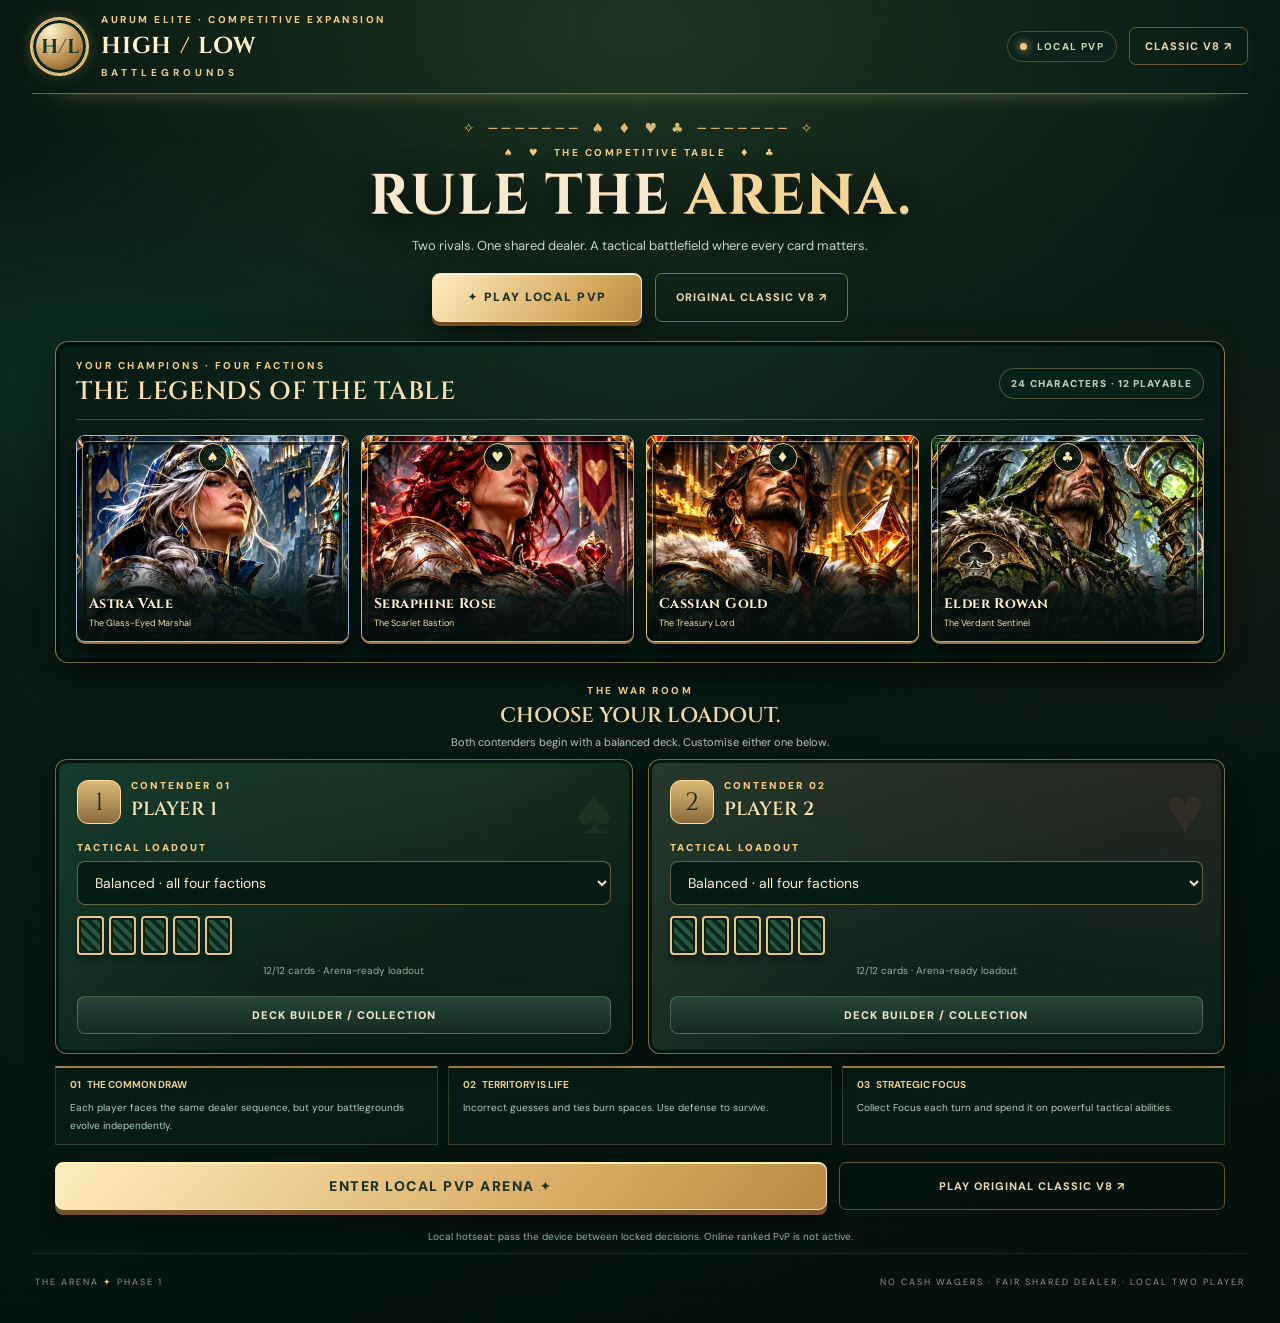
==== arena/index.html @ 45aa65ab "feat(arena): load premium art-direction styles" ====
<!doctype html>
<html lang="en">
<head>
  <meta charset="utf-8">
  <meta name="viewport" content="width=device-width, initial-scale=1, viewport-fit=cover">
  <meta name="theme-color" content="#0b1915">
  <meta name="description" content="HIGH / LOW: BATTLEGROUNDS — an original tactical two-player collectible card arena.">
  <title>HIGH / LOW: BATTLEGROUNDS — THE ARENA</title>
  <link rel="stylesheet" href="./style.css">
  <link rel="stylesheet" href="./premium.css">
  <script src="./engine.js" defer></script>
  <script src="./expansion.js" defer></script>
  <script src="./characters.js" defer></script>
  <script src="./app.js" defer></script>
</head>
<body>
  <div class="arena-app" id="arena-app">
    <header class="topbar">
      <div class="brandbox"><div class="monogram">H<span>∕</span>L</div><div>
        <div class="eyebrow">AURUM ELITE · COMPETITIVE EXPANSION</div>
        <h1>HIGH <em>/</em> LOW <span>BATTLEGROUNDS</span></h1>
      </div></div>
      <div class="toplinks">
        <span class="chip online-status"><span class="statusdot"></span> LOCAL PVP</span>
        <a class="ghost-button" href="../index.html">CLASSIC V8 ↗</a>
      </div>
    </header>
    <main id="screen" aria-live="polite"></main>
    <footer class="footnote"><span>THE ARENA <b>✦</b> PHASE 1</span><span>NO CASH WAGERS · FAIR SHARED DEALER · LOCAL TWO PLAYER</span></footer>
    <div id="overlay" class="overlay-root" aria-live="polite"></div>
  </div>
</body>
</html>
---- arena/style.css ----
@import url('https://fonts.googleapis.com/css2?family=Cinzel:wght@500;600;700&family=DM+Sans:wght@400;500;600;700;800&display=swap');
:root{color-scheme:dark;--bg:#06130f;--panel:#0a2119;--surface:#103023;--light:#f7f0df;--muted:#a5bfb2;--gold:#edc985;--brass:#a47c41;--border:#bf9b6047;--red:#ee8b78;--green:#83d9a5;--shadow:0 22px 50px #0008}
*{box-sizing:border-box}body{margin:0;min-width:300px;background:#050f0c;color:var(--light);font:14px 'DM Sans',system-ui,sans-serif}button,select,input{font:inherit}button{cursor:pointer}button:disabled{opacity:.35;cursor:not-allowed}button:focus-visible,a:focus-visible,input:focus-visible,select:focus-visible{outline:3px solid #ffe2a4;outline-offset:3px}a{color:inherit}
.arena-app{max-width:1800px;min-height:100vh;margin:auto;padding:0 clamp(12px,2.5vw,42px);background:radial-gradient(ellipse at 50% -12%,#31563d70,transparent 49%),radial-gradient(ellipse at 80% 58%,#103d2d60,transparent 59%),linear-gradient(145deg,#0b2019,#07150f 56%,#050d0a);position:relative;overflow:hidden}
.arena-app:before{content:'';pointer-events:none;position:absolute;inset:0;background-image:repeating-linear-gradient(0deg,transparent,transparent 3px,#e7d4a103 4px),repeating-linear-gradient(90deg,transparent,transparent 5px,#e7d4a103 6px);opacity:.6}
.arena-app>*{position:relative}
.topbar{display:flex;justify-content:space-between;align-items:center;gap:15px;border-bottom:1px solid var(--border);padding:21px 0 19px}.brandbox{display:flex;align-items:center;gap:14px}.monogram{width:56px;height:56px;flex:none;display:flex;align-items:center;justify-content:center;border-radius:12px;border:1px solid #f9dba6;background:linear-gradient(145deg,#ffeab7,#b58645);box-shadow:0 5px 0 #5b401d,0 13px 19px #0007;color:#18372a;font:700 23px 'Cinzel',Georgia,serif}.monogram span{color:#72552e}.eyebrow,.overline{color:var(--gold);font-size:10px;letter-spacing:2.5px;font-weight:800}.brandbox h1{margin:5px 0 0;font:700 clamp(17px,2.6vw,27px) 'Cinzel',Georgia,serif;letter-spacing:1.3px}.brandbox h1 span{display:block;font:800 10px 'DM Sans',sans-serif;letter-spacing:4px;margin-top:4px;color:#c6d5ba}.brandbox h1 em{font-style:normal;color:var(--gold)}.toplinks{display:flex;align-items:center;gap:12px;flex-wrap:wrap}.chip{border:1px solid #b89d6d53;background:#0d241ccc;border-radius:99px;padding:8px 12px;font-size:10px;font-weight:800;letter-spacing:1.4px;color:#c9d8bd}.statusdot{display:inline-block;width:7px;height:7px;border-radius:50%;background:#efc67d;margin-right:7px;box-shadow:0 0 9px #f7d495}.ghost-button{background:transparent;color:#e9d7ad;border:1px solid var(--border);border-radius:7px;padding:11px 15px;text-decoration:none;font-size:11px;font-weight:800;letter-spacing:1px}.ghost-button:hover{border-color:var(--gold);background:#ffffff08}
.footnote{padding:22px 3px 35px;display:flex;justify-content:space-between;gap:10px;color:#839e8d;font-size:9px;letter-spacing:2px;border-top:1px solid #eed5a219}.footnote b{color:var(--gold)}
h2,h3,h4,p{margin-top:0}.page-title{text-align:center;margin:40px auto 26px;max-width:800px}.page-title h2{font:600 clamp(33px,5.4vw,68px)/1.11 'Cinzel',Georgia,serif;letter-spacing:1.5px;margin:14px 0;color:#f8ead0;text-shadow:0 8px 24px #000b}.page-title h2 em{color:var(--gold);font-style:normal}.page-title p{color:#bad1c1;font-size:14px;line-height:1.75;max-width:620px;margin:0 auto}.panel{background:linear-gradient(150deg,#112c22ed,#081d16ee);border:1px solid var(--border);border-radius:14px;box-shadow:var(--shadow);padding:clamp(15px,2vw,25px)}.panel-glow{box-shadow:var(--shadow),inset 0 1px #f5d39a27}.panel-title{font:600 19px 'Cinzel',Georgia,serif;color:#f6e0b6;margin:0 0 10px}.section-label{font-weight:900;color:var(--gold);letter-spacing:2px;font-size:10px}
.lobby-grid{display:grid;grid-template-columns:repeat(2,minmax(0,1fr));gap:18px;max-width:1060px;margin:0 auto 18px}.lobby-grid .panel{padding:26px}.lobby-grid .player-ident{display:flex;align-items:center;gap:10px;margin-bottom:20px}.player-ident .portrait{display:grid;place-items:center;width:44px;height:44px;border:1px solid #d6b57480;border-radius:11px;color:var(--gold);background:#234230;font:25px 'Cinzel',serif}.selector{display:block;width:100%;padding:13px;border:1px solid #957c556c;border-radius:8px;color:#f8ecd2;background:#071c15;appearance:auto;margin:8px 0 15px}.deck-preview{display:flex;gap:5px;margin:10px 0 16px}.mini-back{width:31px;height:44px;border:2px solid #e9cf99;border-radius:4px;background:repeating-linear-gradient(45deg,#174035 0 5px,#1e5a45 5px 9px);box-shadow:3px 2px 7px #0007}.rules-strip{max-width:1060px;margin:0 auto 16px;display:grid;grid-template-columns:repeat(3,1fr);gap:12px}.rule{border-top:1px solid #e5c48069;padding:14px;background:#10291f77}.rule b{display:block;color:#efd296;font-size:12px;margin-bottom:6px}.rule span{font-size:11px;color:#b7cdbf;line-height:1.6}.cta{border:1px solid #ffe6a7;border-radius:8px;background:linear-gradient(130deg,#ffedbe,#d5a65c 71%,#b98947);box-shadow:inset 0 1px #fff8da,0 5px 0 #76502a,0 10px 17px #0008;color:#203325;font-weight:900;padding:16px 24px;letter-spacing:1.5px;text-transform:uppercase;transition:transform .18s,filter .18s}.cta:hover:not(:disabled){transform:translateY(-2px);filter:brightness(1.07)}.cta:active:not(:disabled){transform:translateY(2px)}.cta-secondary,.button{border:1px solid #9eaa8566;background:linear-gradient(#264638,#132b22);border-radius:8px;color:#f0e4c8;padding:12px 16px;font-size:11px;font-weight:850;letter-spacing:1px}.cta-secondary:hover,.button:hover{border-color:#e3c487}.lobby-actions{max-width:1060px;margin:18px auto 44px;display:grid;grid-template-columns:2fr 1fr;gap:12px}.fineprint{text-align:center;font-size:10px;color:#a1b9ac;margin-top:13px}
.matchhead{display:grid;grid-template-columns:1fr auto 1fr;align-items:center;gap:14px;margin:25px auto 17px;max-width:1450px}.score-head{display:flex;gap:12px;align-items:center;background:#091e17c9;border:1px solid #b9975e45;padding:13px 16px;border-radius:10px}.score-head.enemy{justify-content:flex-end;text-align:right}.score-head .score{font:700 32px 'Cinzel',Georgia,serif;color:#f2d7a4}.score-head small{display:block;font-size:10px;letter-spacing:1.5px;color:#a6c0b2}.score-head b{font-size:13px}.roundlabel{text-align:center}.roundlabel strong{display:block;font:600 20px 'Cinzel',Georgia,serif;color:var(--gold)}.roundlabel span{font-size:10px;letter-spacing:1.8px;color:#aac4b6}
.arena-stage{display:grid;grid-template-columns:minmax(230px,1fr) minmax(220px,.8fr) minmax(290px,1.25fr);gap:16px;align-items:stretch;max-width:1450px;margin:auto}.war-panel{padding:16px;background:radial-gradient(ellipse at 50% 38%,#28543c 0%,#13362a 50%,#081b15 100%);border:3px solid #a0814c;border-radius:20px;box-shadow:inset 0 0 0 6px #0b231cc7,inset 0 2px 25px #000b,0 18px 33px #0007;position:relative}.war-panel:before{content:'';pointer-events:none;position:absolute;inset:8px;border:1px solid #e8d49b2d;border-radius:13px}.war-panel.active{border-color:#e9c77a;box-shadow:inset 0 0 0 6px #0b231cc7,inset 0 2px 25px #000b,0 0 19px #dabd5c45}.war-label{text-align:center;color:#f3d99f;letter-spacing:2px;font-size:10px;font-weight:900;padding:5px 0 11px}.war-label small{display:block;color:#abccba;letter-spacing:1px;margin-top:4px}.card-grid{display:grid;grid-template-columns:repeat(4,minmax(0,1fr));gap:clamp(5px,.7vw,10px);max-width:510px;margin:auto}.play-tile{width:100%;min-width:0;aspect-ratio:.695;border-radius:8px;position:relative;padding:0;border:0;background:#082218;box-shadow:0 7px 9px #0008;transition:transform .18s,filter .18s}.play-tile img{display:block;width:100%;height:100%;border-radius:7px;object-fit:fill;border:2px solid #eee2c8;pointer-events:none}.play-tile.eligible{outline:2px solid #e9d393;outline-offset:2px;box-shadow:0 0 16px #e8cc7777,0 6px 9px #0008}.play-tile.eligible:hover{transform:translateY(-5px)}.play-tile.selected{transform:translateY(-7px);outline:3px solid #fff0c6;outline-offset:3px;z-index:1;box-shadow:0 0 22px #ebce88a6}.play-tile.burned{background:radial-gradient(#5a3629,#1f211a);border:1px solid #855c4a}.play-tile.burned:before{content:'✕';position:absolute;inset:0;display:grid;place-items:center;color:#c17f68;font:700 34px 'Cinzel',serif;opacity:.75}.play-tile.fatigued:not(.burned){filter:grayscale(.75) brightness(.55)}.play-tile.fatigued:after{content:'◷';position:absolute;bottom:3px;right:4px;color:#ecdda7;font-size:13px;text-shadow:0 0 5px #000}.play-tile.targeted:not(.burned){outline:3px solid #dc8766;outline-offset:1px}.play-tile:disabled{cursor:default}.enemy .play-tile{max-height:100px}.war-metrics{display:flex;justify-content:center;gap:15px;color:#b6cdbc;font-size:10px;margin-top:15px}.war-metrics b{color:#f2d495}
.dealer-panel{background:radial-gradient(ellipse at 50% 20%,#2247359c,#091b15 72%);border:1px solid #e3c68c47;border-radius:17px;display:flex;align-items:center;justify-content:center;flex-direction:column;padding:24px 16px;text-align:center;min-width:0}.dealer-panel .overline{margin-bottom:11px}.dealer-title{font:600 clamp(20px,2.4vw,31px) 'Cinzel',Georgia,serif;color:#f4dfb5;margin-bottom:14px}.dealer-stage{height:180px;display:flex;justify-content:center;align-items:center;width:100%;position:relative;perspective:900px}.shoe{position:absolute;width:120px;height:160px;border:3px solid #c9a46d;border-radius:9px;background:repeating-linear-gradient(45deg,#123e30 0 8px,#1c5341 8px 16px);transform:rotate(-8deg) translate(-17px,6px);box-shadow:0 18px 22px #0008}.shoe:after{content:'✥';display:grid;place-items:center;position:absolute;inset:15%;border:1px solid #eed5a1;color:#f4ddb0;font:55px 'Cinzel',serif}.dealer-face{width:112px;height:157px;object-fit:fill;border:2px solid #fff4d6;border-radius:8px;box-shadow:0 17px 28px #000b;transform:rotate(6deg) translate(17px,-8px);animation:reveal .55s cubic-bezier(.25,.8,.2,1)}@keyframes reveal{from{transform:translate(75px,-70px) rotate(80deg) scale(.65);opacity:0}to{transform:rotate(6deg) translate(17px,-8px);opacity:1}}.dealer-panel .muted{color:#bbccbb;font-size:11px;line-height:1.6;max-width:210px;margin:20px auto}.dealer-panel .counter{padding:7px 12px;border:1px solid var(--border);border-radius:25px;color:var(--gold);font:700 11px 'DM Sans',sans-serif;letter-spacing:1px}
.action-dock{max-width:1450px;margin:18px auto 15px;display:grid;grid-template-columns:minmax(240px,1fr) minmax(340px,2fr);gap:15px}.decision{background:#092018e8;border:1px solid #b59b6e66;border-radius:13px;padding:18px}.decision .label{color:var(--gold);font-size:10px;letter-spacing:2px;font-weight:900}.selected-summary{margin:8px 0 13px;font-size:13px;color:#dce9d5;min-height:18px}.prob-line{display:grid;grid-template-columns:1fr 1fr 1fr;gap:9px}.prob-col{font-size:10px;color:#b8cdbf}.prob-col b{font-size:15px;color:#f3ddab;display:block;margin-bottom:4px}.meter{height:5px;border-radius:5px;background:#33483c;margin-top:8px;overflow:hidden}.meter i{display:block;height:100%;background:#d6aa6e;border-radius:5px}.prob-col:nth-child(1) .meter i{background:#e28f76}.prob-col:nth-child(2) .meter i{background:#8edcaa}
.play-controls{display:grid;grid-template-columns:1fr 1fr 1fr;gap:10px}.guess-btn{border:1px solid #c98c7e;background:linear-gradient(#853f3b,#572823);color:#ffe9e2;border-radius:9px;font-weight:900;letter-spacing:1px;font-size:15px;min-height:72px}.guess-btn.high{border-color:#7bbd91;background:linear-gradient(#3f8b65,#24563f)}.guess-btn.active{outline:3px solid #ffe2a4;outline-offset:2px;filter:brightness(1.25)}.play-controls .cta{min-height:72px;font-size:12px;padding:12px}.action-hint{grid-column:1/-1;text-align:center;color:#afc8b7;font-size:11px}
.hand-shell{max-width:1450px;margin:0 auto 30px;border:1px solid #b59b6e57;border-radius:13px;background:radial-gradient(ellipse at top,#173429,#071b14);padding:15px 17px}.hand-header{display:flex;align-items:center;justify-content:space-between;gap:10px;margin-bottom:13px}.hand-header b{font:600 17px 'Cinzel',Georgia,serif;color:#efdfb9}.focus{font-weight:850;color:#edcc88;letter-spacing:1px}.focus i{font-style:normal;font-size:20px}.hand-cards{display:flex;gap:11px;min-height:192px;overflow-x:auto;scrollbar-color:#927347 #0d251b;padding:5px 4px 16px}.tactcard{border:1px solid #cba364;position:relative;overflow:hidden;background:#172b2e;border-radius:10px;color:#f7ecdb;text-align:left;width:165px;min-width:165px;height:183px;padding:0;box-shadow:inset 0 0 0 3px #0a1e1b,0 6px 14px #0008;transition:transform .16s,box-shadow .16s}.tactcard:hover:not(:disabled),.tactcard.active{transform:translateY(-5px);box-shadow:0 0 16px #f1c47e88,0 12px 18px #0009}.tactcard.active{outline:2px solid #ffebb9;outline-offset:2px}.tactcard:before{content:'';pointer-events:none;position:absolute;inset:6px;border:1px solid #f8e1b578;border-radius:6px}.tactcard.s-S{background:radial-gradient(ellipse at 50% 35%,#2e5364,#0b1e2c 72%)}.tactcard.s-H{background:radial-gradient(ellipse at 50% 35%,#874453,#2d131a 72%)}.tactcard.s-D{background:radial-gradient(ellipse at 50% 35%,#766746,#28201b 72%)}.tactcard.s-C{background:radial-gradient(ellipse at 50% 35%,#41674a,#14291c 72%)}.tactcard .tc-top{position:absolute;top:12px;left:12px;right:10px;display:flex;justify-content:space-between;align-items:center;color:#f7dba3;font-size:9px;letter-spacing:1.2px;font-weight:850}.tactcard .tc-cost{border:1px solid #ffe2ad;background:#061a15;border-radius:50%;width:27px;height:27px;display:grid;place-items:center;font:700 14px 'Cinzel',serif}.tactcard .tc-art{position:absolute;top:40px;left:12px;right:12px;height:74px;border:1px solid #ffe8ad65;background:radial-gradient(circle,#f4cb7f28,transparent 68%);display:grid;place-items:center;box-shadow:inset 0 2px 14px #0008}.tactcard .tc-art .sigil{font:600 56px Georgia,serif;color:#e9ce9d;text-shadow:0 0 22px #ffdb9770}.tactcard .tc-art:after{content:'';position:absolute;inset:8px;border-top:1px solid #d8bd8052;border-bottom:1px solid #d8bd8052}.tactcard .tc-bottom{position:absolute;inset:auto 13px 12px}.tactcard .tc-bottom strong{display:block;font:600 13px 'Cinzel',Georgia,serif;color:#ffe1a6;white-space:nowrap;overflow:hidden;text-overflow:ellipsis}.tactcard .tc-bottom small{font-size:9px;color:#c7d0c6;letter-spacing:.8px;text-transform:uppercase;display:block;margin-top:6px}
.overlay-root:empty{display:none}.overlay-root{position:fixed;inset:0;z-index:100;background:#010a08e8;backdrop-filter:blur(12px);display:flex;align-items:center;justify-content:center;padding:15px}.modal{width:min(100%,760px);max-height:calc(100vh - 30px);overflow:auto;background:radial-gradient(ellipse at 50% 0,#28503a,#0a1b15 70%);border:1px solid #eed1a0;border-radius:16px;box-shadow:0 0 0 7px #bd9b5c12,0 28px 60px #000e;padding:clamp(20px,4vw,36px)}.modal h2{font:600 clamp(26px,5vw,43px) 'Cinzel',Georgia,serif;color:#f9e4bf;margin:12px 0 16px}.modal p{color:#c2d5c5;line-height:1.7}.modal .cta{width:100%;margin-top:10px}.results-grid{display:grid;grid-template-columns:1fr 1fr;gap:13px;margin:18px 0}.outcome{border:1px solid #ab997169;background:#0b231b;padding:17px;border-radius:10px}.outcome strong{display:block;color:#f5daa8;letter-spacing:1px;margin-bottom:7px}.outcome small{display:block;color:#bccbbb;line-height:1.7}.outcome.win{border-color:#7fc79a}.outcome.lose{border-color:#c87b6b}.dealer-large{width:94px;height:135px;object-fit:fill;border-radius:7px;box-shadow:0 15px 27px #000a;margin:10px auto;display:block}
.builder-layout{display:grid;grid-template-columns:1fr 1fr;gap:12px}.builder-collection{display:grid;grid-template-columns:1fr 1fr;gap:8px;max-height:430px;overflow:auto;padding-right:5px}.builder-row{border:1px solid #b99c6959;border-radius:8px;background:#112d23;padding:12px;text-align:left;color:#fff1d4}.builder-row strong{font-size:12px;display:block}.builder-row small{display:block;color:#b5c7b8;font-size:10px;margin-top:5px;line-height:1.5}.builder-row .suit-icon{font:25px Georgia,serif;color:#f3cd8a;float:right}.builder-picked{max-height:430px;overflow:auto}.deck-row{display:flex;justify-content:space-between;align-items:center;gap:8px;border-bottom:1px solid #e1cb9c25;padding:8px 0}.deck-row span{font-size:12px}.deck-row button{border:1px solid #bba16e;background:#142b23;color:#f5deb0;border-radius:6px;width:28px;height:28px;font-weight:850}.valid-message{color:#e9cb8f;font-size:11px;margin:15px 0}.builder-top{display:flex;justify-content:space-between;align-items:center;flex-wrap:wrap;gap:10px}.builder-top .selector{width:auto;min-width:170px;margin:0}
@media(max-width:1100px){.arena-stage{grid-template-columns:1fr 1fr}.dealer-panel{grid-column:1/-1;grid-row:1;padding:12px;display:grid;grid-template-columns:1fr 150px 1fr;gap:8px}.dealer-stage{height:120px}.shoe{width:70px;height:95px}.shoe:after{font-size:28px}.dealer-face{width:71px;height:100px}.dealer-panel .muted{margin:4px auto}.dealer-title{font-size:20px;margin:0}.action-dock{grid-template-columns:1fr}.war-panel.enemy .card-grid{max-width:400px}}@media(max-width:680px){.topbar{align-items:flex-start;padding:14px 0}.toplinks{justify-content:flex-end}.brandbox h1{font-size:15px}.monogram{width:42px;height:42px;font-size:17px}.brandbox .eyebrow{font-size:8px;letter-spacing:1px}.ghost-button{padding:7px;font-size:9px}.online-status{display:none}.lobby-grid,.rules-strip{grid-template-columns:1fr}.lobby-actions{grid-template-columns:1fr}.page-title{margin:26px auto}.page-title h2{font-size:33px}.matchhead{margin-top:14px;gap:5px}.score-head{padding:9px 7px;gap:5px}.score-head .score{font-size:23px}.score-head b{font-size:10px}.score-head small{font-size:7px}.roundlabel strong{font-size:14px}.roundlabel span{font-size:8px;letter-spacing:0}.arena-stage{grid-template-columns:1fr;gap:12px}.dealer-panel{grid-column:1;grid-row:auto;display:flex;min-height:145px;order:0}.dealer-stage{height:80px}.shoe{width:60px;height:80px}.dealer-face{width:60px;height:80px}.dealer-title{font-size:15px;margin:5px}.dealer-panel .muted{margin:7px auto 3px}.war-panel.enemy{order:2;padding:8px 12px}.war-panel.enemy .card-grid{max-width:245px;gap:3px}.war-panel.enemy .play-tile{max-height:62px}.war-panel.player{order:1}.war-panel.player .card-grid{max-width:440px;gap:7px}.war-panel.player .play-tile{max-height:111px}.war-label{font-size:9px}.war-metrics{margin-top:8px}.action-dock{gap:10px}.play-controls{grid-template-columns:1fr 1fr}.play-controls .cta{grid-column:1/-1;min-height:48px}.guess-btn{min-height:52px}.hand-shell{padding:12px}.hand-cards{min-height:175px}.tactcard{width:147px;min-width:147px;height:169px}.tactcard .tc-art{height:65px}.tactcard .tc-bottom{bottom:11px}.footnote{font-size:8px;letter-spacing:1px}.builder-layout{grid-template-columns:1fr}.builder-collection{max-height:280px}.modal{padding:18px}.results-grid{gap:8px}.outcome{padding:11px}}@media(prefers-reduced-motion:reduce){*,*:before,*:after{animation-duration:.001ms!important;transition-duration:.001ms!important}}

.builder-row.preview:disabled{opacity:.78;cursor:default;border-style:dashed;background:#091a16}.builder-row.preview strong{color:#b8c4ba}

/* CHARACTER OVERHAUL — original portraits and character-forward tactical UI */
.character-showcase{max-width:1060px;margin:22px auto 22px;padding:20px;border:1px solid #d8b77e66;border-radius:15px;background:radial-gradient(ellipse at top,#25453675,#0b221aaa);box-shadow:0 12px 29px #0006}
.showcase-heading{display:flex;justify-content:space-between;align-items:end;gap:12px;margin-bottom:15px}
.showcase-heading h3{font:600 22px 'Cinzel',Georgia,serif;color:#f9dfb1;margin:6px 0 0}
.showcase-heading>span{font-size:10px;font-weight:900;letter-spacing:1.1px;color:#b8ccbb}
.showcase-grid{display:grid;grid-template-columns:repeat(4,minmax(0,1fr));gap:12px}
.hero-character{position:relative;display:block;border:1px solid #c6ac7566;border-radius:9px;background:#091b16;overflow:hidden;padding:0;min-height:190px;box-shadow:0 9px 18px #0008;transition:transform .2s,box-shadow .2s}
.hero-character:hover{transform:translateY(-5px);box-shadow:0 13px 21px #0009,0 0 16px #b7a57c55}
.hero-character img{width:100%;height:220px;max-height:25vw;min-height:160px;display:block;object-fit:cover;object-position:center 28%;filter:saturate(.9) contrast(1.05)}
.hero-character span{position:absolute;bottom:0;left:0;right:0;padding:22px 9px 11px;background:linear-gradient(transparent,#06110eee 35%,#06110e);text-align:left}
.hero-character b{font:700 13px 'Cinzel',serif;color:#fff0c8;display:block}
.hero-character small{display:block;color:#c0cbbb;font-size:9px;margin-top:4px}
.tactcard-wrap{width:189px;min-width:189px;position:relative;display:flex;flex-direction:column;align-items:stretch;padding:6px 3px 0}
.hand-cards{min-height:326px;gap:14px;align-items:start;padding-bottom:14px}
.tactcard-wrap .tactcard{width:100%;min-width:0;height:274px;border-radius:12px;overflow:hidden}
.tactcard-wrap .tactcard::before{border-width:2px;inset:5px;z-index:4;border-radius:8px}
.tactcard-wrap .tactcard .tc-art{position:absolute;inset:6px 6px 52px;height:auto;border:0;background:none;box-shadow:none;display:block;overflow:hidden;border-radius:9px}
.tactcard-wrap .tactcard .tc-art img{display:block;width:100%;height:100%;object-fit:cover;object-position:center 16%;filter:contrast(1.04) saturate(1.06)}
.tactcard-wrap .tactcard .tc-art::after{inset:0;border:0;background:linear-gradient(to top,#08191390,transparent 34%,#07131b28 80%,#010906aa)}
.tactcard-wrap .tc-art-shine{position:absolute;inset:-25% -60%;pointer-events:none;background:linear-gradient(110deg,transparent 38%,#fff6cf28 48%,transparent 60%);transform:translateX(-50%);transition:transform .45s ease}
.tactcard-wrap .tactcard:hover .tc-art-shine{transform:translateX(36%)}
.tactcard-wrap .tactcard .tc-top{z-index:5;top:12px;left:12px;right:12px;text-shadow:0 1px 7px #000}
.tactcard-wrap .tactcard .tc-bottom{inset:auto 10px 8px;padding:8px 9px 5px;border:1px solid #dbc48a66;border-radius:4px;background:linear-gradient(#071910,#071a16);z-index:5;min-height:49px}
.tactcard-wrap .tactcard .tc-bottom strong{font:700 14px 'Cinzel',serif;letter-spacing:.15px}
.tactcard-wrap .tactcard .tc-bottom small{color:#ecdaa8;font-size:9px;margin-top:5px;white-space:nowrap;overflow:hidden;text-overflow:ellipsis}
.tactcard-wrap .tactcard:disabled{opacity:.55;filter:grayscale(.55)}
.tactcard-wrap .tactcard-inspect{margin:6px 0 0;min-height:29px;width:100%;border:1px solid #bfa57b66;background:#0e291f;color:#d4c59d;border-radius:5px;letter-spacing:1.2px;font-size:10px;font-weight:800}
.tactcard-wrap .tactcard-inspect:hover{background:#244434;border-color:#eed5a3}
.tactcard-wrap .tactcard.active{border-color:#ffe8b2;box-shadow:0 0 0 3px #f5dc9e88,0 0 22px #ffdf88ab}
.tactcard.s-S{--accent-suit:#99c3e9}.tactcard.s-H{--accent-suit:#fa9eb0}.tactcard.s-D{--accent-suit:#edcd86}.tactcard.s-C{--accent-suit:#b4dca0}
.builder-collection{display:grid;grid-template-columns:minmax(0,1fr);max-height:450px;gap:11px}
.builder-item{border:1px solid #bd9c6959;border-radius:9px;background:#0c241b;overflow:hidden}
.builder-item .builder-row{display:flex;gap:10px;align-items:center;width:100%;min-height:109px;border:0;border-radius:0;padding:8px;background:transparent}
.builder-portrait{width:72px;height:92px;flex:none;object-fit:cover;object-position:50% 24%;border-radius:6px;border:1px solid #eed6a886;box-shadow:0 3px 9px #0006}
.builder-copy{min-width:0;flex:1}
.builder-copy strong{font:600 13px 'Cinzel',Georgia,serif;color:#f6dfb3;line-height:1.3}
.builder-copy small{font-size:10px;line-height:1.35;display:block;margin-top:5px;color:#b5c9bc}
.builder-item .builder-row:not(:disabled):hover{background:#26473766}
.builder-item .builder-inspect{display:block;width:100%;border:0;border-top:1px solid #d8bf8d30;background:#10291f;padding:7px;color:#dbca9c;text-transform:uppercase;font-size:9px;font-weight:900;letter-spacing:1.5px}
.builder-item .builder-inspect:hover{background:#284f3c}
.builder-item.preview .builder-row{opacity:.7;cursor:default}
.builder-item.preview .builder-inspect{color:#b2bdb0}
.inspect-modal{max-width:900px}
.inspect-layout{display:grid;grid-template-columns:minmax(225px,.9fr) minmax(250px,1fr);gap:clamp(18px,3vw,37px);align-items:center}
.inspect-visual{position:relative;padding:8px;border:1px solid #edce9188;border-radius:12px;background:linear-gradient(125deg,#8b77456e,#15291e);box-shadow:0 16px 28px #0008}
.inspect-visual img{display:block;width:100%;height:auto;aspect-ratio:3/4;object-fit:cover;border-radius:6px;border:2px solid #ddc18e}
.inspect-rarity{position:absolute;left:14px;right:14px;bottom:14px;background:#051b16e7;border:1px solid #f5d9a77a;color:#f1d7a9;text-align:center;padding:9px 6px;font-size:10px;font-weight:900;letter-spacing:1px;border-radius:4px}
.inspect-copy h2{font:700 clamp(27px,4vw,44px) 'Cinzel',Georgia,serif;color:#ffe6b8;margin:10px 0 3px}
.inspect-copy h3{font:500 18px 'Cinzel',Georgia,serif;color:#c9dbcc;margin-bottom:23px}
.inspect-copy blockquote{margin:12px 0 24px;border-left:2px solid #e7c886;padding:0 0 0 17px;color:#d5c6a5;font:italic 16px Georgia,serif;line-height:1.6}
.inspect-ability{border:1px solid #c1aa7461;border-radius:9px;background:#081c15;padding:16px;margin-bottom:17px}
.inspect-ability strong{display:block;font:700 19px 'Cinzel',serif;color:#ffe0a5;margin:8px 0}
.inspect-ability p{font-size:12px;margin:7px 0 13px;color:#d7e1d1}
.inspect-ability small{font-weight:800;letter-spacing:1px;font-size:10px;color:#c0cca9}
.inspect-cost{font:800 14px 'DM Sans',sans-serif;color:#eaca82;margin-left:5px}
.sealed-table{min-height:68vh;display:flex;flex-direction:column;align-items:center;justify-content:center;gap:13px;color:#d9c28c;text-align:center}
.sealed-table span{font:100px Georgia,serif;line-height:1}
.sealed-table h2{font:600 29px 'Cinzel',Georgia,serif}
.sealed-table p{color:#bbd0bb;max-width:440px;padding:0 20px}
@media(max-width:720px){
 .showcase-grid{grid-template-columns:repeat(2,minmax(0,1fr))}
 .hero-character img{max-height:none;height:165px;min-height:0}
 .showcase-heading h3{font-size:16px}.showcase-heading>span{font-size:8px}
 .tactcard-wrap{width:160px;min-width:160px}
 .tactcard-wrap .tactcard{height:232px}
 .tactcard-wrap .tactcard .tc-art{bottom:49px}
 .hand-cards{min-height:292px}
 .inspect-layout{grid-template-columns:1fr;gap:18px}
 .inspect-visual{max-width:275px;margin:auto}
 .inspect-modal{overflow:auto;max-height:calc(100vh - 22px)}
 .inspect-copy h2{font-size:30px}
}
@media(max-width:430px){
 .character-showcase{padding:12px}
 .showcase-grid{gap:8px}
 .hero-character img{height:153px}
 .hero-character b{font-size:12px}
 .tactcard-wrap{width:151px;min-width:151px}
 .tactcard-wrap .tactcard{height:224px}
 .hand-cards{gap:7px}
}
@media(prefers-reduced-motion:reduce){.tactcard-wrap .tc-art-shine{display:none}}

@media(max-width:680px){
  /* On small screens, put the rival overview first so decision controls follow your own board. */
  .arena-stage>.war-panel.enemy{order:0}
  .arena-stage>.dealer-panel{order:1}
  .arena-stage>.war-panel.player{order:2}
}
@media(max-width:420px){
  .topbar{flex-wrap:wrap}
  .toplinks{width:100%;justify-content:flex-end}
  .footnote{flex-wrap:wrap;justify-content:center;text-align:center}
  .showcase-heading{align-items:start}
  .showcase-heading>span{max-width:98px;text-align:right}
}
---- arena/premium.css ----
/* HIGH / LOW: BATTLEGROUNDS — PREMIUM CHARACTER / ARENA ART DIRECTION
   Presentation-only. Original card engine and Classic mode untouched. */
:root{
 --bg:#07130f;--panel:#0b211a;--surface:#123428;--light:#fff0cf;
 --muted:#afc3b3;--gold:#f1cb82;--brass:#bf8a45;--border:#d2a76972;
 --shadow:0 22px 58px #000c;
}
body{background:#020906}
.arena-app{
 background:
 radial-gradient(ellipse 68% 37% at 50% 2%,#425d3866,transparent 77%),
 radial-gradient(ellipse 48% 22% at 8% 28%,#0f504266,transparent 80%),
 radial-gradient(ellipse 43% 28% at 91% 38%,#5b2d1f22,transparent 85%),
 linear-gradient(160deg,#071710 0%,#071b14 40%,#040f0c 100%);
}
.arena-app::before{
 background:
 repeating-linear-gradient(0deg,transparent 0 7px,#ffe2a304 8px 9px),
 repeating-linear-gradient(90deg,transparent 0 7px,#ffe2a303 8px 9px);
 opacity:.4;
}
.topbar{
 min-height:74px;padding:13px 0 14px;border-bottom:1px solid #ddb57480;
 box-shadow:0 10px 30px -26px #ffde8c;
}
.brandbox h1{font-size:clamp(15px,2vw,23px);letter-spacing:1.1px}
.brandbox h1 span{color:#e7ca95}
.monogram{border-radius:50%;background:radial-gradient(circle at 32% 19%,#fff1cc,#b88e4b 56%,#624323);
 box-shadow:inset 0 0 0 3px #0c261a,0 0 0 2px #e9c578,0 0 15px #dfb87e55;
 width:55px;height:55px;font-size:20px;
}
.page-title{margin:25px auto 19px;max-width:850px}
.page-title::before{content:'✧ ─────── ♠ ♦ ♥ ♣ ─────── ✧';display:block;color:#d7b774;font-size:14px;letter-spacing:5px;margin-bottom:9px}
.page-title h2{font-size:clamp(32px,4.5vw,56px);margin:7px 0 8px;font-weight:700;line-height:1.1;
 text-shadow:0 1px 0 #d7b47c,0 11px 34px #000}
.page-title h2 em{color:#f4d69a}
.page-title p{max-width:620px;color:#c6d6c7;font-size:13px;line-height:1.55}
.hero-cta-row{display:flex;align-items:center;justify-content:center;gap:13px;margin-top:17px;flex-wrap:wrap}
.hero-cta-row .cta{min-height:49px;padding:13px 34px;font-size:12px;box-shadow:inset 0 1px #fff8dd,0 4px 0 #734c1c,0 10px 22px #0008}
.hero-cta-row .ghost-button{display:flex;align-items:center;min-height:49px;border-color:#d9bd807d;padding:13px 20px}
.character-showcase{
 margin:19px auto 21px;max-width:1170px;padding:17px 20px 20px;
 background:
 linear-gradient(90deg,#cfac6733 0 1px,transparent 1px calc(100% - 1px),#cfac6733 calc(100% - 1px)),
 radial-gradient(ellipse at 50% -20%,#3265484d,transparent 65%),#081b15ed;
 border:1px solid #d8b2768c;border-radius:13px;
 box-shadow:inset 0 0 0 4px #03110c,0 9px 30px #000a,0 0 25px #b88d3c19;
}
.showcase-heading{border-bottom:1px solid #c6ac7759;padding-bottom:11px;align-items:center}
.showcase-heading h3{font-size:clamp(16px,2.3vw,25px);margin:3px 0 0;letter-spacing:.7px}
.showcase-heading>span{border:1px solid #dfc38a54;background:#072219;padding:8px 11px;border-radius:999px}
.showcase-grid{grid-template-columns:repeat(4,minmax(0,1fr));gap:12px}
.hero-character{
 min-height:205px;isolation:isolate;border:1px solid #f1d49ba8;border-radius:9px;
 background:#061810;box-shadow:0 2px 0 #937345,0 13px 18px #000a;
 transition:transform .21s ease,box-shadow .21s ease;
}
.hero-character::before{
 content:'';position:absolute;inset:5px;z-index:2;pointer-events:none;
 border:1px solid #fff1bd83;border-radius:5px;
 box-shadow:inset 0 0 0 3px #090d10a3;
}
.hero-character::after{
 content:'✥';position:absolute;left:50%;top:7px;z-index:3;transform:translateX(-50%);
 color:#ffe6a6;font-size:14px;text-shadow:0 2px 5px #000;
 background:#061910e0;border:1px solid #efcd90;border-radius:50%;width:27px;height:27px;display:grid;place-items:center;
}
.hero-character img{
 height:205px;max-height:none;min-height:0;width:100%;object-fit:cover;object-position:center 21%;
 filter:saturate(1.04) contrast(1.06);transition:transform .4s ease;
}
.hero-character:hover img{transform:scale(1.052)}
.hero-character:hover{transform:translateY(-5px);box-shadow:0 3px 0 #e6c585,0 16px 24px #000b,0 0 25px #d3b16c5c}
.hero-character span{
 z-index:4;padding:34px 12px 12px;
 background:linear-gradient(0deg,#040e0cf8 0%,#061311e8 55%,transparent 100%);
}
.hero-character b{font:700 14px 'Cinzel',serif;letter-spacing:.4px;text-shadow:0 2px 4px #000}
.hero-character small{color:#f0dfb1;font-size:9px}
.hero-character.s-S{border-color:#9dbede}.hero-character.s-H{border-color:#ec9696}
.hero-character.s-D{border-color:#eccb81}.hero-character.s-C{border-color:#9abc87}
.hero-character.s-S::after{content:'♠'}.hero-character.s-H::after{content:'♥'}
.hero-character.s-D::after{content:'♦'}.hero-character.s-C::after{content:'♣'}
.loadout-heading{max-width:1170px;margin:17px auto 10px;display:flex;flex-direction:column;align-items:center;text-align:center}
.loadout-heading h3{font:600 21px 'Cinzel',serif;color:#f4d7a1;margin:5px 0}
.loadout-heading p{font-size:11px;color:#b5cbbc;margin:0}
.lobby-grid{max-width:1170px;gap:15px;margin-bottom:12px}
.lobby-grid .panel{
 background:
 linear-gradient(135deg,#324a3870 0 2px,transparent 2px),
 radial-gradient(ellipse at 80% -40%,#41663e50,transparent 70%),
 linear-gradient(135deg,#173c2d,#081c15 65%);
 border:1px solid #cead7882;box-shadow:inset 0 0 0 3px #07160f,0 10px 26px #0007;
 border-radius:12px;padding:19px 21px;position:relative;overflow:hidden;
}
.lobby-grid .panel:nth-child(2){
 background:radial-gradient(ellipse at 100% -10%,#743e364a,transparent 67%),linear-gradient(135deg,#27392b,#0b201a 65%)
}
.lobby-grid .panel::before{
 content:'♠';position:absolute;right:20px;top:10px;font:65px 'Cinzel',serif;color:#c9a75d12;pointer-events:none;
}
.lobby-grid .panel:nth-child(2)::before{content:'♥';color:#d97d6e16}
.lobby-grid .player-ident{margin-bottom:11px}
.lobby-grid .portrait{background:linear-gradient(#dcbb76,#8c6a3c);color:#122619;border:1px solid #ffdfa0}
.lobby-grid .panel-title{font-size:19px!important}
.lobby-grid .selector{padding:11px 13px;margin:6px 0 11px;background:#051c14;border-color:#b59c688a;min-height:42px}
.lobby-grid .deck-preview{margin:7px 0 9px}
.lobby-grid .mini-back{
 width:27px;height:39px;background:repeating-linear-gradient(45deg,#275642,#275642 4px,#0b281d 4px,#0b281d 8px);
 box-shadow:inset 0 0 0 2px #101c17,0 4px 6px #0006;
 border-color:#e5c787;
}
.lobby-grid .fineprint{margin-top:4px}
.lobby-grid .button{margin-top:9px!important;padding:11px!important}
.rules-strip{max-width:1170px;margin:12px auto 17px;gap:10px}
.rule{background:#0a231a87;border:1px solid #b9975b42;border-top:2px solid #b69963;padding:10px 14px}
.rule b{font-size:10px}
.rule span{font-size:10px;line-height:1.45}
.lobby-actions{max-width:1170px;margin:12px auto 20px}
.lobby-actions .cta{min-height:48px;padding:11px 19px}
.lobby-actions>.ghost-button{min-height:48px}
.fineprint{color:#91b29f}
.tactcard-wrap .tactcard{border:2px solid #e4ba74;box-shadow:inset 0 0 0 4px #051b15,0 0 0 1px #56442b,0 10px 15px #000b}
.tactcard-wrap .tactcard::before{
 border:1px solid #fff2c2;box-shadow:inset 0 0 0 2px #9674477a;inset:5px;z-index:5;
}
.tactcard-wrap .tactcard .tc-art{inset:6px 6px 51px;border-radius:7px 7px 0 0}
.tactcard-wrap .tactcard .tc-art img{object-position:center 22%;filter:contrast(1.07) saturate(1.12)}
.tactcard-wrap .tactcard .tc-bottom{border:1px solid #f2d699;border-radius:3px;box-shadow:inset 0 0 0 2px #3c3427}
.tactcard-wrap .tactcard .tc-bottom strong{font-size:13px;color:#ffe9bb}
.tactcard-wrap .tactcard .tc-bottom small{font-size:9px;color:#ffdc9e}
.tactcard-wrap .tc-cost{border:2px solid #fff2c9;box-shadow:0 0 12px #e3c78a88;background:radial-gradient(#34503a,#07160e)}
.tactcard-wrap .tactcard .tc-top{top:12px;left:11px;right:11px}
.tactcard-wrap .tactcard:hover:not(:disabled){transform:translateY(-8px) rotate(-.7deg);box-shadow:0 0 0 2px #f4d18b,0 0 34px #edc07485,0 20px 27px #000b}
.tactcard-wrap .tactcard.active{outline:3px solid #fff1be;outline-offset:2px;box-shadow:0 0 29px #eac889bb}
.tactcard-wrap .tactcard-inspect{background:linear-gradient(#234737,#0e291f);border:1px solid #d1ab6880;padding:8px 0}
.builder-item .builder-row{min-height:110px}
.builder-portrait{object-position:50% 20%;filter:saturate(1.02) contrast(1.05)}
.builder-item .builder-inspect{color:#efdcad}
.inspect-modal{border:2px solid #edca85;box-shadow:0 0 0 6px #ac84452c,0 36px 85px #000f}
.inspect-visual{border:2px solid #f2d29b;box-shadow:0 0 0 3px #17251e,0 18px 35px #000b}
.inspect-visual img{aspect-ratio:2/3;object-fit:cover;object-position:center 15%;max-height:560px}
.inspect-copy h2{color:#ffe5b2}
.inspect-copy blockquote{color:#e2d3b6}
.war-panel{border-color:#be9a5c;background:radial-gradient(ellipse at center,#336046,#0a2018 72%);box-shadow:inset 0 0 0 5px #061a13,inset 0 0 25px #0009,0 12px 29px #0008}
.war-panel.active{border-color:#f2d89c}
.play-tile.eligible{box-shadow:0 0 17px #f7d27d80,0 8px 11px #000a}
.dealer-panel{border:1px solid #e4c28480;box-shadow:inset 0 0 0 3px #0a241b,0 14px 34px #0007}
.dealer-title{color:#f4d9a2}
.hand-shell{border-color:#d1aa6e73}
.hand-header{border-bottom:1px solid #d1ad7238;padding-bottom:8px}
.decision{border-color:#ddbd836f}
@media(max-width:760px){
 .page-title{margin:19px auto 14px}
 .page-title h2{font-size:clamp(30px,6vw,44px)}
 .page-title::before{font-size:11px;letter-spacing:3px}
 .character-showcase{padding:13px 11px 14px;margin:15px auto}
 .showcase-grid{grid-template-columns:repeat(2,minmax(0,1fr));gap:9px}
 .hero-character img{height:195px}
 .showcase-heading h3{font-size:18px}
 .loadout-heading{margin-top:16px}
 .lobby-grid .panel{padding:16px}
 .hero-cta-row .cta,.hero-cta-row .ghost-button{min-height:44px}
}
@media(max-width:420px){
 .topbar{min-height:60px}
 .brandbox h1{font-size:15px}
 .monogram{height:40px;width:40px;font-size:17px}
 .page-title h2{font-size:32px}
 .page-title p{font-size:11px}
 .hero-cta-row{gap:8px}
 .hero-cta-row .cta{flex:1;min-width:0;font-size:11px;padding:12px}
 .hero-cta-row .ghost-button{padding:11px;font-size:9px}
 .character-showcase{margin-top:12px}
 .hero-character img{height:164px}
 .hero-character b{font-size:12px}
 .hero-character small{font-size:8px}
 .showcase-heading{align-items:flex-start}
 .showcase-heading>span{font-size:8px;white-space:normal;text-align:right;max-width:102px}
 .loadout-heading h3{font-size:17px}
 .lobby-grid .panel{padding:14px}
 .rules-strip{gap:8px}
}
@media(prefers-reduced-motion:reduce){
 .hero-character,.hero-character img,.tactcard-wrap .tactcard{transition:none!important}
}
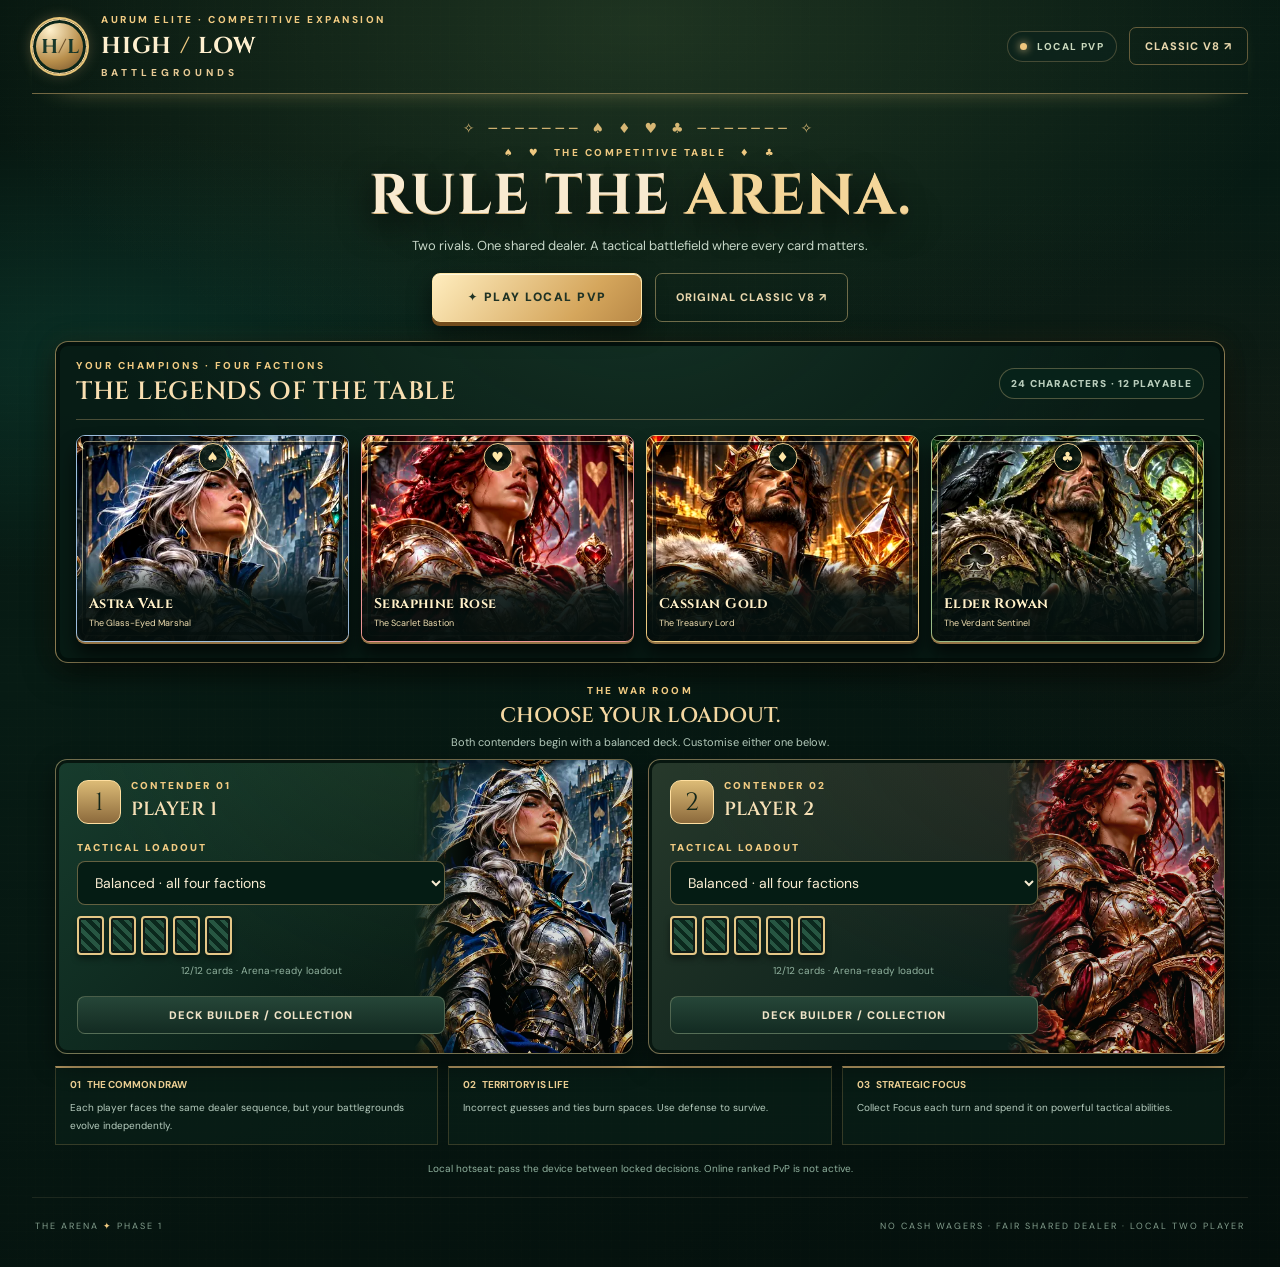
==== commit 27890a5a: "feat(arena): load v3 unified visual layer after premium styles" ====
--- a/arena/index.html
+++ b/arena/index.html
@@ -8,6 +8,7 @@
   <title>HIGH / LOW: BATTLEGROUNDS — THE ARENA</title>
   <link rel="stylesheet" href="./style.css">
   <link rel="stylesheet" href="./premium.css">
+  <link rel="stylesheet" href="./unified.css">
   <script src="./engine.js" defer></script>
   <script src="./expansion.js" defer></script>
   <script src="./characters.js" defer></script>
--- a/arena/premium.css
+++ b/arena/premium.css
@@ -184,3 +184,23 @@
 @media(prefers-reduced-motion:reduce){
  .hero-character,.hero-character img,.tactcard-wrap .tactcard{transition:none!important}
 }
+
+/* Contender banners: premium character key art without obstructing deck controls. */
+.lobby-grid .panel{min-height:260px;isolation:isolate}
+.lobby-grid .panel .contender-portrait{
+ position:absolute;z-index:0;right:-13px;top:-30px;width:40%;height:calc(100% + 45px);
+ object-fit:cover;object-position:50% 18%;opacity:.84;pointer-events:none;
+ -webkit-mask-image:linear-gradient(to right,transparent 0%,black 24%,black 100%);
+ mask-image:linear-gradient(to right,transparent 0%,black 24%,black 100%);
+ filter:saturate(1.09) contrast(1.1);
+}
+.lobby-grid .panel:nth-child(2) .contender-portrait{object-position:55% 13%;opacity:.81}
+.lobby-grid .panel>:not(.contender-portrait){position:relative;z-index:2;max-width:69%}
+.lobby-grid .panel .player-ident{max-width:100%}
+.lobby-grid .panel:nth-child(2) .player-ident{max-width:69%}
+@media(max-width:800px){
+ .lobby-grid .panel{min-height:0}
+ .lobby-grid .panel .contender-portrait{display:none}
+ .lobby-grid .panel>:not(.contender-portrait),
+ .lobby-grid .panel:nth-child(2) .player-ident{max-width:100%}
+}
--- a/arena/unified.css
+++ b/arena/unified.css
@@ -0,0 +1,97 @@
+/* V3 — unified painted portraits + compact tactical arena.
+   Presentation only; does not alter the shared-dealer rules engine. */
+:root{--arena-v3-gold:#f1cd83;--arena-v3-ink:#061610;--arena-v3-ivory:#ffeed0}
+.arena-main-grid{max-width:1450px;margin:0 auto;min-width:0}
+.arena-main-grid .arena-stage{min-width:0}
+.play-tile:disabled{opacity:1;cursor:default}
+.play-tile.fatigued:not(.burned){opacity:.67}
+.play-tile.burned:disabled{opacity:.70}
+.war-panel.enemy .play-tile:not(.burned){filter:saturate(.87) brightness(.86)}
+.war-panel.enemy .play-tile:not(.burned):hover{filter:saturate(.98) brightness(.96)}
+.war-panel.player .play-tile:not(.burned):not(.eligible){filter:saturate(.83) brightness(.87)}
+.war-panel.player .play-tile.eligible{filter:none;z-index:1}
+.war-panel.player .play-tile.selected{filter:none;z-index:3}
+.war-panel .card-grid{padding:4px}
+.dealer-panel{position:relative;isolation:isolate;overflow:hidden;background:
+  radial-gradient(ellipse at 50% 38%,#2d5a3c9e,transparent 54%),
+  repeating-linear-gradient(45deg,#0b281f1d 0 8px,#172d221c 8px 14px),
+  linear-gradient(165deg,#092319,#04120e)}
+.dealer-panel::before{content:"";position:absolute;inset:8px;z-index:-1;border:1px solid #d9b77527;border-radius:10px;pointer-events:none}
+.dealer-panel .dealer-stage{height:205px;margin:2px 0 7px}
+.dealer-panel .dealer-stage::before{content:"";position:absolute;left:50%;bottom:-2px;transform:translateX(-50%);width:176px;height:37px;border-radius:50%;
+  background:radial-gradient(ellipse,#f7d68a78,#ab7b3926 48%,transparent 75%);filter:blur(7px);pointer-events:none}
+.dealer-panel .dealer-stage::after{content:"";position:absolute;inset:13px 8px 13px;border:1px solid #dcc39024;border-radius:55%;transform:scaleX(.85);pointer-events:none}
+.dealer-panel .shoe{width:120px;height:167px;position:relative;transform:rotate(-5deg) translateY(-5px);z-index:2;
+ background:repeating-linear-gradient(43deg,#09392c 0 9px,#08281f 9px 17px);
+ border:5px double #f1cc87;box-shadow:0 0 0 3px #143222,0 19px 18px #000d,0 0 30px #dfbd7159}
+.dealer-panel .shoe::before{content:"";position:absolute;inset:12px;border:1px solid #f0d99d8a;border-radius:3px;
+ background:radial-gradient(circle at center,#a67a492b,transparent 70%);pointer-events:none}
+.dealer-panel .shoe::after{content:"♠";font:600 76px 'Cinzel',Georgia,serif;color:#f8d797;
+ text-shadow:0 1px #fff4d8,0 4px #594125,0 8px 11px #000b;
+ border:1px solid #f3d48d75;inset:25px 21px;display:grid;place-items:center}
+.dealer-panel .dealer-title{font-size:clamp(18px,2vw,25px);letter-spacing:.2px;margin:0;color:#ffe2a7}
+.dealer-panel .overline{line-height:1.6}
+.dealer-panel .muted{max-width:220px;margin:7px auto 13px;font-size:10px;color:#bacdbb}
+.dealer-panel .counter{color:#ffe1a6;border-color:#d7b06a6b;background:#071b13}
+.tactcard-wrap .tactcard .tc-art img{width:100%;height:100%;object-fit:cover;object-position:50% 22%;filter:contrast(1.06) saturate(1.07)}
+.tactcard-wrap .tactcard .tc-art{background:#0b241c}
+.tactcard-wrap .tactcard .tc-art::after{background:linear-gradient(0deg,#020c0a98 0%,transparent 38%,#030f1224 68%,#03110faa 100%)}
+.tactcard-wrap .tactcard .tc-bottom{background:linear-gradient(175deg,#0c1d18 0%,#030d0a 100%);border-color:#f6d69e}
+.tactcard-wrap .tactcard .tc-bottom strong{font-size:13px}
+.tactcard-wrap .tactcard:disabled{opacity:.75;filter:grayscale(.1)}
+.tactcard-wrap .tactcard:not(:disabled):hover .tc-art img{transform:scale(1.035)}
+.tactcard-wrap .tactcard .tc-art img{transition:transform .24s ease}
+.tactcard-wrap .tactcard-inspect{font-size:10px;min-height:32px}
+.tactcard-wrap .tactcard .tc-top{font-size:9px;letter-spacing:.8px}
+.builder-item.preview .builder-portrait{filter:grayscale(1) brightness(.28) contrast(1.4)}
+.builder-item.preview .builder-row{background:linear-gradient(120deg,#0a211a,#050f0e)}
+.builder-item.preview .builder-portrait{box-shadow:inset 0 0 25px #000}
+.builder-item.preview .builder-inspect{color:#c6b68b}
+.hero-character img{object-position:center 20%}
+.hand-shell{background:radial-gradient(ellipse at 50% -12%,#27503a89,transparent 70%),linear-gradient(135deg,#061b14,#081e18);border-color:#e1bd7b80}
+.hand-header{padding-bottom:11px}
+@media(min-width:1220px){
+ .arena-main-grid{display:grid;grid-template-columns:minmax(0,1fr) minmax(278px,295px);align-items:stretch;gap:13px}
+ .arena-main-grid .arena-stage{display:grid;grid-template-columns:minmax(0,1.04fr) minmax(0,.78fr) minmax(0,1.09fr);gap:11px;margin:0;max-width:none}
+ .arena-main-grid .war-panel{padding:13px 10px;min-width:0}
+ .arena-main-grid .card-grid{max-width:none;gap:5px}
+ .arena-main-grid .war-label{font-size:9px;letter-spacing:1.3px;padding:6px 0 9px}
+ .arena-main-grid .war-label small{font-size:8px}
+ .arena-main-grid .dealer-panel{padding:16px 10px}
+ .arena-main-grid .dealer-panel .dealer-stage{height:182px}
+ .arena-main-grid .dealer-panel .shoe{width:104px;height:147px}
+ .arena-main-grid .dealer-panel .shoe::after{font-size:58px}
+ .arena-main-grid .action-dock{display:flex;flex-direction:column;gap:11px;max-width:none;margin:0;min-width:0}
+ .arena-main-grid .decision{padding:15px 12px}
+ .arena-main-grid .decision .label{letter-spacing:1.1px;font-size:9px}
+ .arena-main-grid .selected-summary{font-size:12px;margin-bottom:10px}
+ .arena-main-grid .prob-line{gap:5px}
+ .arena-main-grid .prob-col b{font-size:14px}
+ .arena-main-grid .play-controls{display:grid;grid-template-columns:1fr 1fr;gap:9px;align-content:start}
+ .arena-main-grid .guess-btn{min-height:64px;font-size:14px}
+ .arena-main-grid .play-controls .cta{grid-column:1/-1;min-height:49px;font-size:12px}
+ .arena-main-grid .action-hint{font-size:11px;line-height:1.5}
+ .hand-shell{margin-top:16px}
+}
+@media(max-width:1219px){
+ .arena-main-grid{display:block}
+ .arena-main-grid .action-dock{max-width:1450px;margin:15px auto}
+}
+@media(max-width:760px){
+ .dealer-panel .dealer-stage{height:110px!important}
+ .dealer-panel .shoe{width:75px!important;height:104px!important;border-width:3px}
+ .dealer-panel .shoe::after{font-size:39px!important;inset:18px 14px}
+ .dealer-panel .dealer-stage::after{display:none}
+ .dealer-panel .muted{margin:8px auto;font-size:10px}
+ .tactcard-wrap .tactcard .tc-art img{object-position:center 14%}
+}
+@media(max-width:420px){
+ .arena-main-grid .war-panel .card-grid{gap:5px}
+ .arena-main-grid .war-label{padding:4px 0 9px}
+ .arena-main-grid .action-dock .decision{padding:12px}
+ .arena-main-grid .action-hint{line-height:1.6}
+ .hand-cards{gap:9px}
+}
+@media(prefers-reduced-motion:reduce){
+ .tactcard-wrap .tactcard .tc-art img{transition:none}
+}
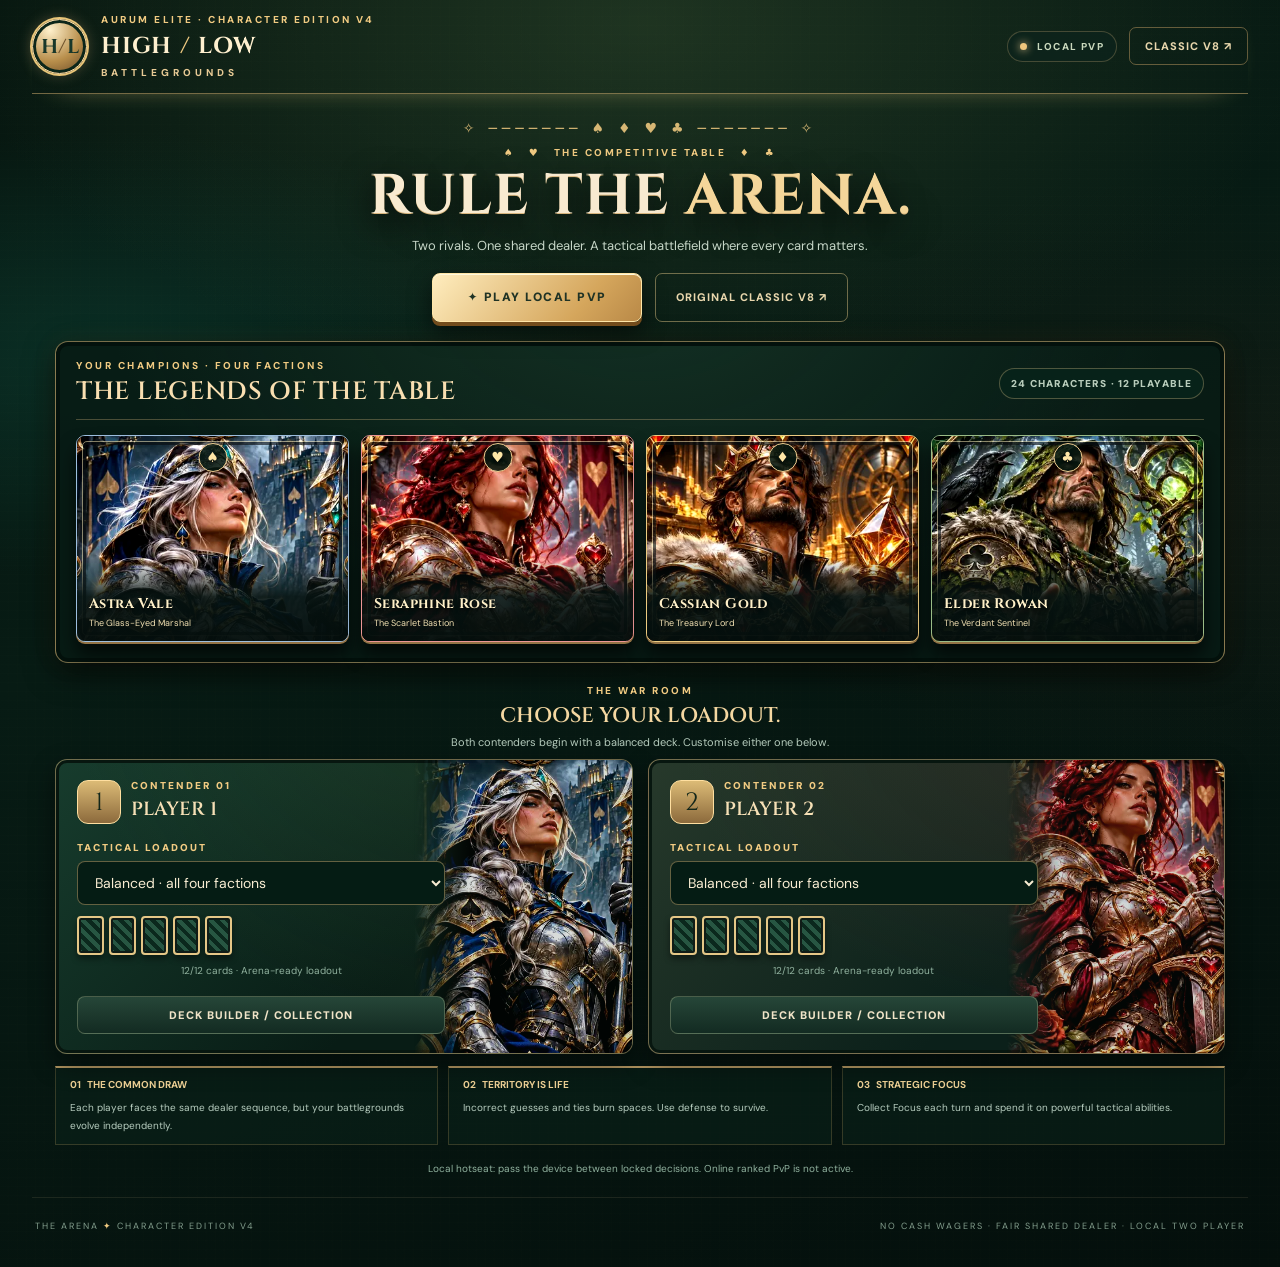
==== commit c5acdfcb: "chore(arena): label V4 character artwork and tactical workstation" ====
--- a/arena/index.html
+++ b/arena/index.html
@@ -5,10 +5,11 @@
   <meta name="viewport" content="width=device-width, initial-scale=1, viewport-fit=cover">
   <meta name="theme-color" content="#0b1915">
   <meta name="description" content="HIGH / LOW: BATTLEGROUNDS — an original tactical two-player collectible card arena.">
-  <title>HIGH / LOW: BATTLEGROUNDS — THE ARENA</title>
+  <title>HIGH / LOW: BATTLEGROUNDS — ARENA V4</title>
   <link rel="stylesheet" href="./style.css">
   <link rel="stylesheet" href="./premium.css">
   <link rel="stylesheet" href="./unified.css">
+  <link rel="stylesheet" href="./v4.css">
   <script src="./engine.js" defer></script>
   <script src="./expansion.js" defer></script>
   <script src="./characters.js" defer></script>
@@ -18,7 +19,7 @@
   <div class="arena-app" id="arena-app">
     <header class="topbar">
       <div class="brandbox"><div class="monogram">H<span>∕</span>L</div><div>
-        <div class="eyebrow">AURUM ELITE · COMPETITIVE EXPANSION</div>
+        <div class="eyebrow">AURUM ELITE · CHARACTER EDITION V4</div>
         <h1>HIGH <em>/</em> LOW <span>BATTLEGROUNDS</span></h1>
       </div></div>
       <div class="toplinks">
@@ -27,7 +28,7 @@
       </div>
     </header>
     <main id="screen" aria-live="polite"></main>
-    <footer class="footnote"><span>THE ARENA <b>✦</b> PHASE 1</span><span>NO CASH WAGERS · FAIR SHARED DEALER · LOCAL TWO PLAYER</span></footer>
+    <footer class="footnote"><span>THE ARENA <b>✦</b> CHARACTER EDITION V4</span><span>NO CASH WAGERS · FAIR SHARED DEALER · LOCAL TWO PLAYER</span></footer>
     <div id="overlay" class="overlay-root" aria-live="polite"></div>
   </div>
 </body>
--- a/arena/v4.css
+++ b/arena/v4.css
@@ -0,0 +1,154 @@
+/* V4 tactical hand workstation
+   Pure presentation: the shared dealer / card registry / lock sequence are unchanged.
+   At laptop and desktop widths the full tactical hand sits beside the battle rather
+   than a screenful below the prediction controls. Narrow viewports retain the
+   existing stacked touch-first flow. */
+:root{
+  --v4-blue:#8cb5e4;
+  --v4-heart:#f7a4a0;
+  --v4-diamond:#ffda8b;
+  --v4-club:#a4e0a5;
+}
+.arena-match-shell{min-width:0;max-width:1750px;margin:auto}
+.arena-combat{min-width:0}
+.arena-match-shell .matchhead{max-width:none}
+.arena-match-shell .arena-main-grid{max-width:none}
+.arena-match-shell .hand-shell{min-width:0}
+.arena-match-shell .tactcard-wrap .tactcard .tc-art img{
+  object-fit:cover;
+  image-rendering:auto;
+}
+.arena-match-shell .tactcard-wrap .tactcard::before{
+  border-color:#f6ddaa;
+  box-shadow:inset 0 0 0 2px #7b5d3b80;
+}
+.arena-match-shell .tactcard-wrap .tactcard:focus-visible{
+  outline:3px solid #fff0bd;outline-offset:3px;
+}
+.arena-match-shell .tactcard-inspect{
+  transition:background-color .14s ease,border-color .14s ease;
+}
+.arena-match-shell .tactcard-inspect:hover{
+  background:#315642;border-color:#ecd19b;
+}
+.arena-match-shell .tactcard.s-S{border-color:var(--v4-blue)}
+.arena-match-shell .tactcard.s-H{border-color:var(--v4-heart)}
+.arena-match-shell .tactcard.s-D{border-color:var(--v4-diamond)}
+.arena-match-shell .tactcard.s-C{border-color:var(--v4-club)}
+.arena-match-shell .tactcard.s-S .tc-cost{box-shadow:0 0 11px #7dc9ff66}
+.arena-match-shell .tactcard.s-H .tc-cost{box-shadow:0 0 11px #ff779577}
+.arena-match-shell .tactcard.s-D .tc-cost{box-shadow:0 0 11px #fbd47a77}
+.arena-match-shell .tactcard.s-C .tc-cost{box-shadow:0 0 11px #83da8990}
+.arena-match-shell .tactcard.active{filter:saturate(1.17)}
+.arena-match-shell .hand-header{position:relative}
+.arena-match-shell .hand-header:after{
+  content:"";height:1px;position:absolute;bottom:0;left:0;right:0;
+  background:linear-gradient(90deg,#fbe4ae72,transparent 80%);
+}
+.arena-match-shell .focus{white-space:nowrap;font-size:11px}
+@media(min-width:1300px){
+  .arena-match-shell{
+    display:grid;
+    grid-template-columns:minmax(0,1fr) minmax(257px,275px);
+    gap:13px;
+    align-items:start;
+    padding:0;
+  }
+  .arena-match-shell .matchhead{margin-top:18px;margin-bottom:13px}
+  .arena-match-shell .arena-main-grid{
+    grid-template-columns:minmax(0,1fr) minmax(237px,249px);
+    gap:10px;
+  }
+  .arena-match-shell .arena-stage{
+    grid-template-columns:minmax(0,1.04fr) minmax(0,.81fr) minmax(0,1.08fr);
+    gap:7px;
+  }
+  .arena-match-shell .war-panel{padding:11px 7px}
+  .arena-match-shell .war-panel .card-grid{gap:4px;padding:2px}
+  .arena-match-shell .war-label{letter-spacing:.7px}
+  .arena-match-shell .war-metrics{gap:9px}
+  .arena-match-shell .dealer-panel{padding:11px 8px}
+  .arena-match-shell .dealer-panel .dealer-title{font-size:17px}
+  .arena-match-shell .dealer-panel .overline{letter-spacing:1.1px;font-size:9px}
+  .arena-match-shell .dealer-panel .dealer-stage{height:161px}
+  .arena-match-shell .dealer-panel .shoe{height:141px;width:99px}
+  .arena-match-shell .dealer-panel .shoe:after{font-size:57px}
+  .arena-match-shell .dealer-panel .muted{font-size:9px}
+  .arena-match-shell .decision{padding:13px 10px}
+  .arena-match-shell .guess-btn{min-height:58px}
+  .arena-match-shell .hand-shell{
+    margin:18px 0 0;
+    padding:13px 11px;
+    position:sticky;
+    top:10px;
+    max-height:calc(100vh - 27px);
+    overflow:hidden;
+    box-shadow:inset 0 0 0 3px #03170f,0 16px 28px #000b;
+  }
+  .arena-match-shell .hand-header{
+    display:flex;align-items:flex-start;flex-wrap:wrap;gap:8px;
+    padding:0 0 10px;margin-bottom:11px;
+  }
+  .arena-match-shell .hand-header b{font-size:13px}
+  .arena-match-shell .hand-cards{
+    display:grid;
+    grid-template-columns:repeat(2,minmax(0,1fr));
+    gap:9px 7px;
+    align-content:start;
+    min-height:0;
+    max-height:calc(100vh - 171px);
+    overflow-y:auto;
+    overflow-x:hidden;
+    scrollbar-width:thin;
+    padding:3px 4px 12px;
+  }
+  .arena-match-shell .tactcard-wrap{
+    min-width:0;
+    width:100%;
+    padding:0;
+  }
+  .arena-match-shell .tactcard-wrap .tactcard{
+    width:100%;min-width:0;height:181px;
+    border-radius:8px;
+  }
+  .arena-match-shell .tactcard-wrap .tactcard .tc-art{
+    inset:4px 4px 49px;
+    border-radius:4px 4px 0 0;
+  }
+  .arena-match-shell .tactcard-wrap .tactcard .tc-top{
+    font-size:8px;left:8px;right:7px;top:8px;
+  }
+  .arena-match-shell .tactcard-wrap .tc-cost{
+    width:24px;height:24px;font-size:12px;
+  }
+  .arena-match-shell .tactcard-wrap .tactcard .tc-bottom{
+    left:6px;right:6px;bottom:5px;
+    min-height:45px;padding:7px 5px 4px;
+  }
+  .arena-match-shell .tactcard-wrap .tc-bottom strong{font-size:10px}
+  .arena-match-shell .tactcard-wrap .tc-bottom small{font-size:8px}
+  .arena-match-shell .tactcard-wrap .tactcard-inspect{
+    min-height:28px;
+    padding:5px 0;
+    font-size:9px;
+  }
+}
+@media(min-width:1570px){
+  .arena-match-shell{grid-template-columns:minmax(0,1fr) 310px;gap:17px}
+  .arena-match-shell .arena-main-grid{grid-template-columns:minmax(0,1fr) 270px}
+  .arena-match-shell .tactcard-wrap .tactcard{height:200px}
+}
+@media(max-width:1299px){
+  .arena-match-shell{display:block}
+  .arena-match-shell .hand-shell{margin-top:15px}
+}
+@media(max-width:760px){
+  .arena-match-shell .hand-header{gap:8px;flex-wrap:wrap}
+  .arena-match-shell .hand-cards{scroll-snap-type:x proximity}
+  .arena-match-shell .tactcard-wrap{scroll-snap-align:start}
+}
+@media(prefers-reduced-motion:reduce){
+  .arena-match-shell .tactcard,.arena-match-shell .tactcard-inspect{
+    transition:none!important;
+  }
+}
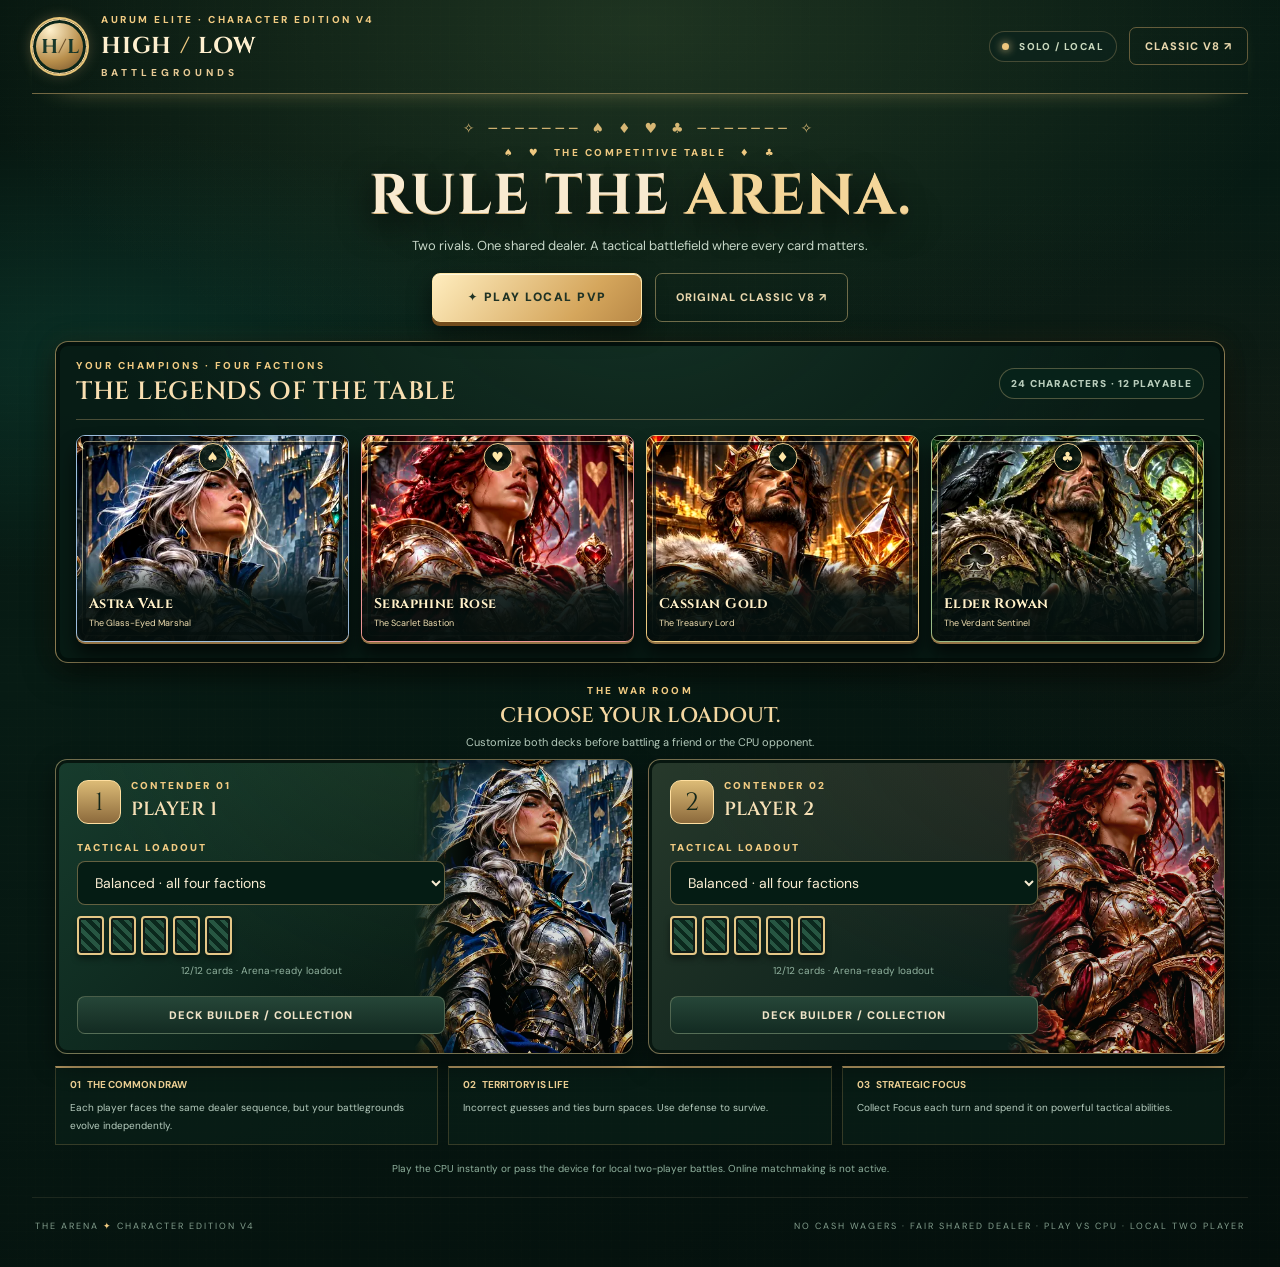
==== commit bb5b637d: "feat(cpu): load computer strategy and update Arena mode labels" ====
--- a/arena/index.html
+++ b/arena/index.html
@@ -4,7 +4,7 @@
   <meta charset="utf-8">
   <meta name="viewport" content="width=device-width, initial-scale=1, viewport-fit=cover">
   <meta name="theme-color" content="#0b1915">
-  <meta name="description" content="HIGH / LOW: BATTLEGROUNDS — an original tactical two-player collectible card arena.">
+  <meta name="description" content="HIGH / LOW: BATTLEGROUNDS — an original collectible card arena with CPU and local two-player modes.">
   <title>HIGH / LOW: BATTLEGROUNDS — ARENA V4</title>
   <link rel="stylesheet" href="./style.css">
   <link rel="stylesheet" href="./premium.css">
@@ -13,6 +13,7 @@
   <script src="./engine.js" defer></script>
   <script src="./expansion.js" defer></script>
   <script src="./characters.js" defer></script>
+  <script src="./cpu.js" defer></script>
   <script src="./app.js" defer></script>
 </head>
 <body>
@@ -23,12 +24,12 @@
         <h1>HIGH <em>/</em> LOW <span>BATTLEGROUNDS</span></h1>
       </div></div>
       <div class="toplinks">
-        <span class="chip online-status"><span class="statusdot"></span> LOCAL PVP</span>
+        <span class="chip online-status"><span class="statusdot"></span> SOLO / LOCAL</span>
         <a class="ghost-button" href="../index.html">CLASSIC V8 ↗</a>
       </div>
     </header>
     <main id="screen" aria-live="polite"></main>
-    <footer class="footnote"><span>THE ARENA <b>✦</b> CHARACTER EDITION V4</span><span>NO CASH WAGERS · FAIR SHARED DEALER · LOCAL TWO PLAYER</span></footer>
+    <footer class="footnote"><span>THE ARENA <b>✦</b> CHARACTER EDITION V4</span><span>NO CASH WAGERS · FAIR SHARED DEALER · PLAY VS CPU · LOCAL TWO PLAYER</span></footer>
     <div id="overlay" class="overlay-root" aria-live="polite"></div>
   </div>
 </body>
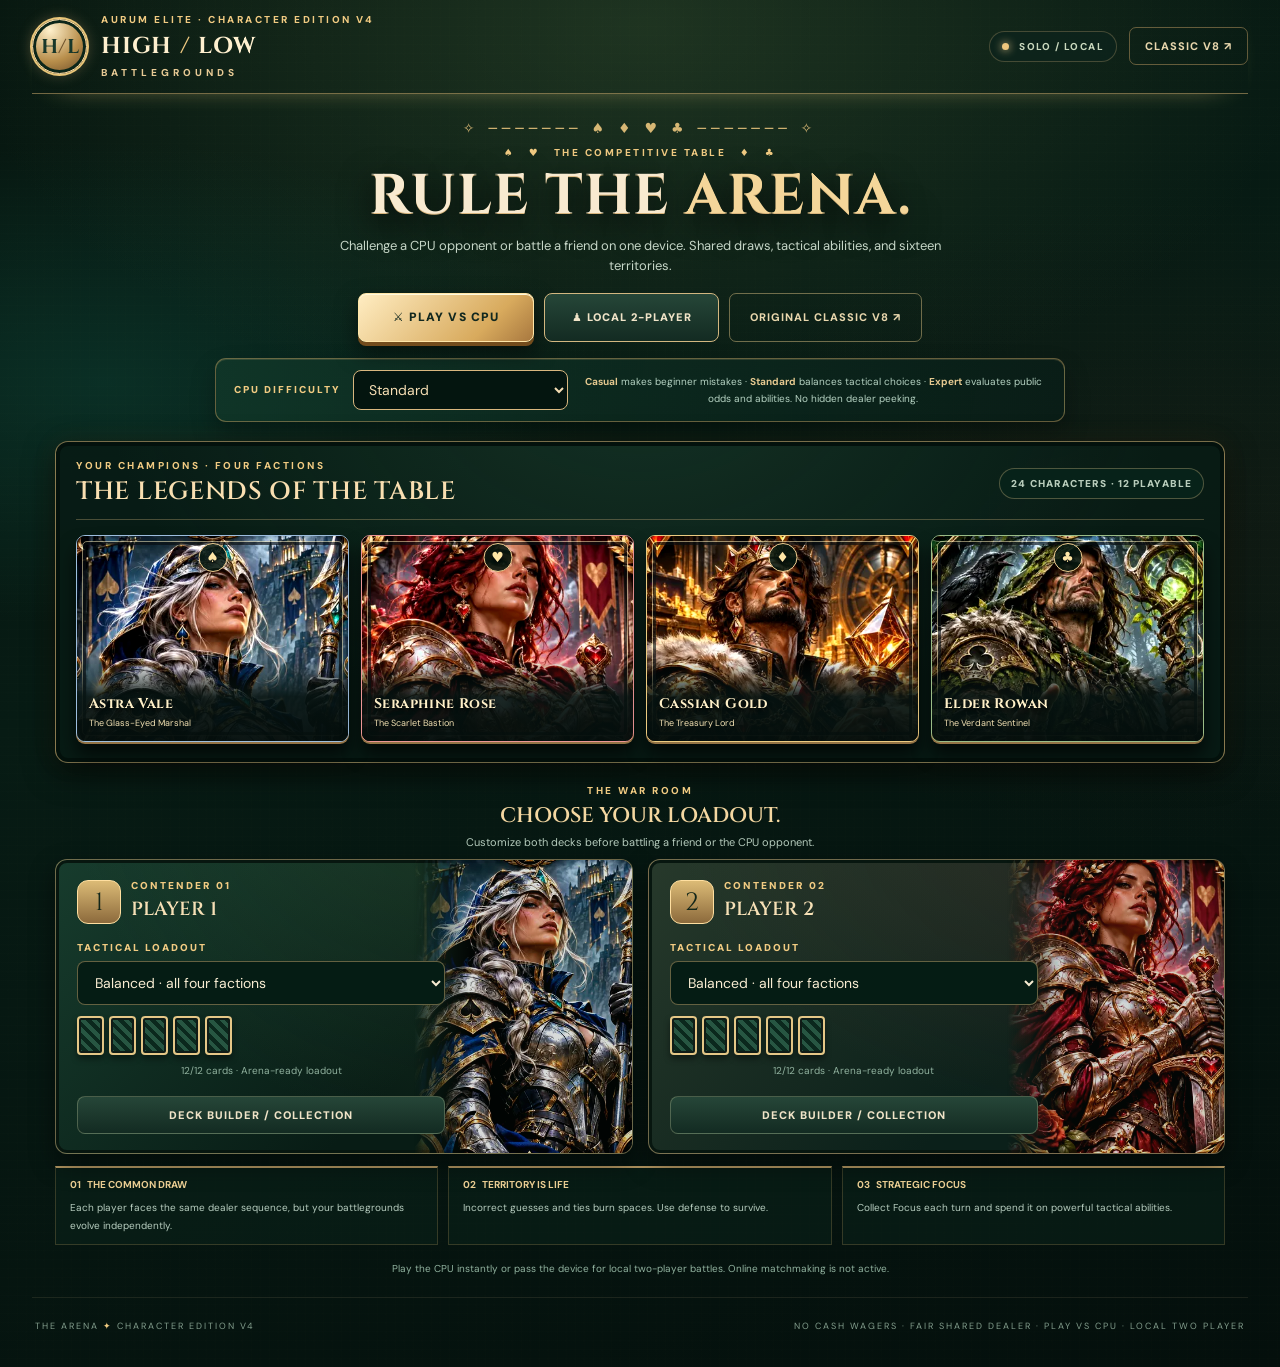
==== commit 92946f1e: "feat(cpu): load solo-mode responsive stylesheet" ====
--- a/arena/index.html
+++ b/arena/index.html
@@ -10,6 +10,7 @@
   <link rel="stylesheet" href="./premium.css">
   <link rel="stylesheet" href="./unified.css">
   <link rel="stylesheet" href="./v4.css">
+  <link rel="stylesheet" href="./cpu.css">
   <script src="./engine.js" defer></script>
   <script src="./expansion.js" defer></script>
   <script src="./characters.js" defer></script>
--- a/arena/cpu.css
+++ b/arena/cpu.css
@@ -0,0 +1,24 @@
+/* SOLO ARENA — premium CPU entry and mode-specific HUD, additive to V4 */
+.hero-cta-row{gap:10px;flex-wrap:wrap}
+.hero-cta-row .cpu-play{background:linear-gradient(135deg,#ffedc2,#d8aa5d 72%,#a8783f);color:#12281f;min-width:175px;letter-spacing:1.15px}
+.hero-cta-row .local-play{font-weight:900;letter-spacing:1px;font-size:11px;min-width:175px;min-height:49px;border-color:#d3b780}
+.hero-cta-row .hero-classic{min-width:120px;justify-content:center}
+.cpu-setup{max-width:870px;margin:16px auto 5px;display:grid;grid-template-columns:auto minmax(160px,215px) minmax(0,1fr);align-items:center;gap:12px;background:linear-gradient(100deg,#12392abf,#081e18a8);border:1px solid #d4ab6875;box-shadow:inset 0 1px #f7d39327,0 12px 24px #0004;border-radius:11px;padding:11px 18px}
+.cpu-setup .section-label{white-space:nowrap}
+.cpu-setup select.selector{margin:0;min-height:40px;padding:8px 11px;border-color:#d9b77f;background:#04150f;color:#f6deb4}
+.cpu-setup p{font-size:10px;line-height:1.7;margin:0;color:#b5d2c2}
+.cpu-setup p b{color:#e5c990}
+.roundlabel strong{overflow-wrap:anywhere}
+@media(max-width:760px){
+ .hero-cta-row{display:grid;grid-template-columns:1fr 1fr;gap:9px}
+ .hero-cta-row .cpu-play,.hero-cta-row .local-play{min-width:0;min-height:48px;padding:10px 8px;font-size:11px}
+ .hero-cta-row .hero-classic{grid-column:1/-1;min-width:0;min-height:34px;padding:8px 12px}
+ .cpu-setup{grid-template-columns:minmax(0,1fr) minmax(130px,1fr);gap:8px;padding:12px}
+ .cpu-setup p{grid-column:1/-1;font-size:10px}
+ .roundlabel strong{font-size:12px}
+}
+@media(max-width:365px){
+ .hero-cta-row .cpu-play,.hero-cta-row .local-play{font-size:10px;letter-spacing:.3px}
+ .cpu-setup{grid-template-columns:1fr}
+ .cpu-setup p{grid-column:1}
+}
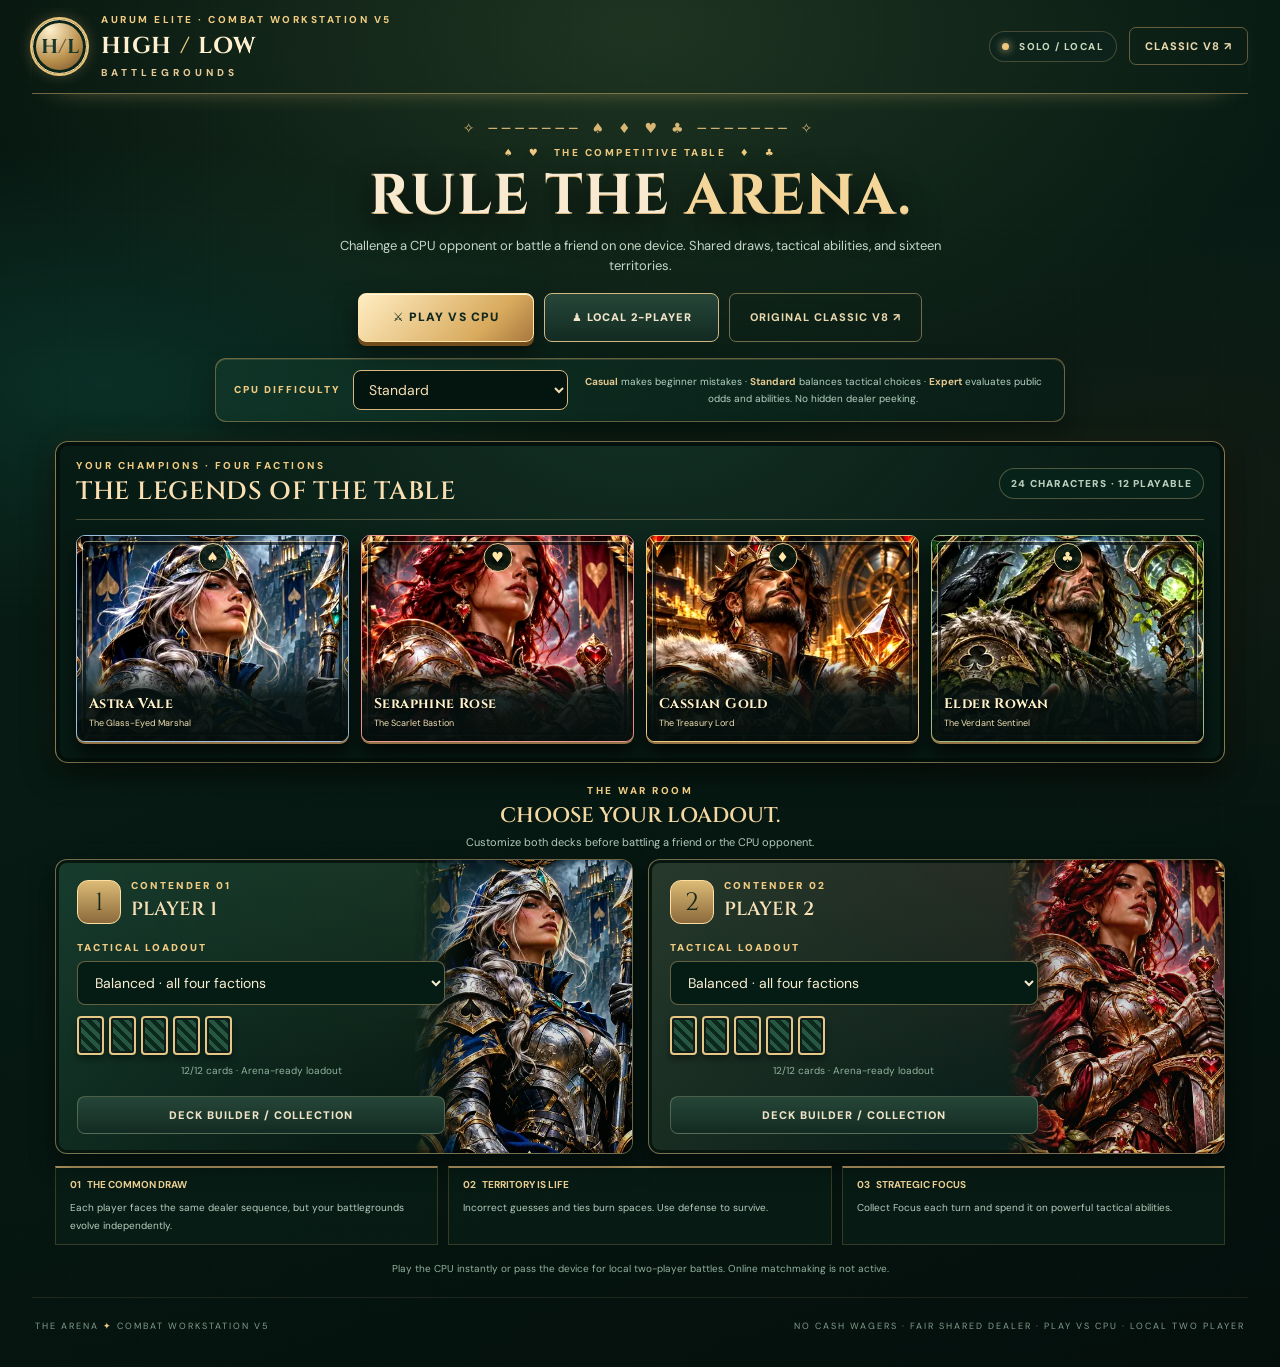
==== commit 9d0fa750: "feat(arena): activate compact V5 combat screen stylesheet" ====
--- a/arena/index.html
+++ b/arena/index.html
@@ -5,12 +5,13 @@
   <meta name="viewport" content="width=device-width, initial-scale=1, viewport-fit=cover">
   <meta name="theme-color" content="#0b1915">
   <meta name="description" content="HIGH / LOW: BATTLEGROUNDS — an original collectible card arena with CPU and local two-player modes.">
-  <title>HIGH / LOW: BATTLEGROUNDS — ARENA V4</title>
+  <title>HIGH / LOW: BATTLEGROUNDS — ARENA V5</title>
   <link rel="stylesheet" href="./style.css">
   <link rel="stylesheet" href="./premium.css">
   <link rel="stylesheet" href="./unified.css">
   <link rel="stylesheet" href="./v4.css">
   <link rel="stylesheet" href="./cpu.css">
+  <link rel="stylesheet" href="./combat-v5.css">
   <script src="./engine.js" defer></script>
   <script src="./expansion.js" defer></script>
   <script src="./characters.js" defer></script>
@@ -21,7 +22,7 @@
   <div class="arena-app" id="arena-app">
     <header class="topbar">
       <div class="brandbox"><div class="monogram">H<span>∕</span>L</div><div>
-        <div class="eyebrow">AURUM ELITE · CHARACTER EDITION V4</div>
+        <div class="eyebrow">AURUM ELITE · COMBAT WORKSTATION V5</div>
         <h1>HIGH <em>/</em> LOW <span>BATTLEGROUNDS</span></h1>
       </div></div>
       <div class="toplinks">
@@ -30,7 +31,7 @@
       </div>
     </header>
     <main id="screen" aria-live="polite"></main>
-    <footer class="footnote"><span>THE ARENA <b>✦</b> CHARACTER EDITION V4</span><span>NO CASH WAGERS · FAIR SHARED DEALER · PLAY VS CPU · LOCAL TWO PLAYER</span></footer>
+    <footer class="footnote"><span>THE ARENA <b>✦</b> COMBAT WORKSTATION V5</span><span>NO CASH WAGERS · FAIR SHARED DEALER · PLAY VS CPU · LOCAL TWO PLAYER</span></footer>
     <div id="overlay" class="overlay-root" aria-live="polite"></div>
   </div>
 </body>
--- a/arena/combat-v5.css
+++ b/arena/combat-v5.css
@@ -0,0 +1,265 @@
+/* HIGH / LOW: BATTLEGROUNDS — COMBAT WORKSTATION V5
+   Visual/interaction redesign only. Engine, shared dealer and CPU policy unchanged.
+   Keep arena gameplay on one desktop viewport and offer fast navigation on phones. */
+:root{
+  --work-gold:#f1d398;
+  --work-line:#c9a3658a;
+  --work-green:#88d5ab;
+}
+.arena-match-shell{width:100%;max-width:1750px;min-width:0;margin:0 auto}
+.arena-match-shell .match-quick-nav{display:none}
+.arena-match-shell .arena-combat,
+.arena-match-shell .arena-main-grid,
+.arena-match-shell .arena-stage,
+.arena-match-shell .action-dock{min-width:0}
+.arena-match-shell .war-panel{overflow:visible}
+.arena-match-shell .war-panel.player{
+  border-color:#f5da9b;
+  box-shadow:inset 0 0 0 4px #07180f,0 0 0 1px #8d713c,0 0 24px #f4c97732,0 13px 26px #0009;
+}
+.arena-match-shell .war-panel.enemy{border-color:#ae915c}
+.arena-match-shell .play-tile.eligible{outline:2px solid #f9dda1;outline-offset:1px;box-shadow:0 0 0 2px #9b7639,0 0 10px #e4b96190}
+.arena-match-shell .play-tile.selected{
+  outline:3px solid #fff8cc;outline-offset:2px;
+  box-shadow:0 0 19px #f8db7abb,0 0 0 3px #997140,0 9px 15px #000b;
+}
+.arena-match-shell .war-panel.player .war-label small{color:#e0d3ac}
+.arena-match-shell .war-panel .war-metrics{flex-wrap:wrap;gap:7px}
+.arena-match-shell .war-panel .war-metrics b{font-variant-numeric:tabular-nums;color:#fce0a2}
+.arena-match-shell .action-dock .decision{border:1px solid #bfa36d80;background:linear-gradient(155deg,#0c281ddf,#051910ee);box-shadow:inset 0 1px #f4d49b14,0 7px 22px #0006}
+.arena-match-shell .action-dock .label{font-size:9px;letter-spacing:1.65px;color:#f1cf8e}
+.arena-match-shell .turn-tactic{
+  display:flex;flex-direction:column;gap:8px;overflow:hidden;
+  border-top:2px solid #cda966;
+}
+.turn-tactic .turn-tactic-top{display:flex;align-items:center;justify-content:space-between;gap:8px}
+.turn-tactic .tactic-focus{font-size:10px;letter-spacing:.6px;color:#ffe4ae;font-weight:900;white-space:nowrap}
+.turn-tactic .tactic-identity{display:flex;gap:8px;align-items:center;min-width:0}
+.turn-tactic .tactic-thumb{
+  display:flex;align-items:center;justify-content:center;flex:none;
+  width:47px;height:58px;border:1px solid #d9b574;
+  border-radius:5px;background:#17382b;
+  box-shadow:inset 0 0 0 2px #061910,0 3px 9px #0007;overflow:hidden;
+}
+.turn-tactic .tactic-thumb img{width:100%;height:100%;object-fit:cover;object-position:center 20%}
+.turn-tactic .tactic-empty-mark{font:24px 'Cinzel',Georgia,serif;color:#f6dca0}
+.turn-tactic .tactic-name{display:flex;flex-direction:column;gap:3px;min-width:0;flex:1}
+.turn-tactic .tactic-name strong{font:700 13px 'Cinzel',Georgia,serif;color:#fff1ca;white-space:normal;line-height:1.2}
+.turn-tactic .tactic-name span{color:#c8d9c5;font-size:10px;line-height:1.4}
+.turn-tactic .tactic-clear{border:1px solid #d5b77a;background:#19352b;color:#f6deb1;width:30px;height:32px;flex:none;border-radius:6px;font-size:13px}
+.turn-tactic .tactic-clear:hover{background:#44583f}
+.turn-tactic .tactic-description{font-size:10px;color:#cbddca;line-height:1.5;margin:0}
+.turn-tactic .tactic-target{
+  color:#f4d59d;font-size:9px;letter-spacing:.5px;font-weight:900;
+  padding:6px 8px;background:#09241a;border:1px solid #b28f5b58;border-radius:5px;
+  font-variant-numeric:tabular-nums;
+}
+.turn-tactic .turn-steps{display:grid;grid-template-columns:repeat(3,minmax(0,1fr));gap:4px}
+.turn-tactic .turn-step{display:flex;align-items:center;justify-content:center;gap:4px;padding:6px 2px;border-radius:5px;border:1px solid #a99c7860;background:#0c291e;color:#a4bcb1;font-size:8px;font-weight:900;letter-spacing:.2px}
+.turn-tactic .turn-step b{display:grid;place-items:center;width:17px;height:17px;border-radius:50%;border:1px solid #8c9577;font-size:9px;color:#c6d5c3}
+.turn-tactic .turn-step.is-current{border-color:#ecd092;background:#344633;color:#ffefc5}
+.turn-tactic .turn-step.is-current b{background:#f2d296;border-color:#f8e4b9;color:#193226}
+.turn-tactic .turn-step.is-complete{color:#94dfb3;border-color:#75aa8a}
+.turn-tactic .turn-step.is-complete b{background:#285b43;color:#d4fadd;border-color:#8bd4a4}
+.turn-tactic .tactic-next{margin:0;font-size:10px;line-height:1.5;color:#f5d89f}
+.arena-match-shell .odds-decision .selected-summary{font-size:11px;margin:8px 0 10px;color:#d4e4d4;line-height:1.35}
+.arena-match-shell .prob-col{font-size:9px}
+.arena-match-shell .prob-col b{font-size:17px}
+.arena-match-shell .guess-btn{letter-spacing:.7px}
+.arena-match-shell .play-controls .cta:disabled{opacity:.48;filter:grayscale(.25)}
+.arena-match-shell .play-controls .cta:not(:disabled){
+  box-shadow:inset 0 1px #fff9db,0 2px 0 #80643c,0 0 18px #e6be7670;
+}
+.arena-match-shell .action-hint{font-size:10px;line-height:1.5;color:#c4d8c8}
+.arena-match-shell .hand-shell{
+  border:1px solid #c5a46e96;
+  background:linear-gradient(160deg,#122d22,#051b14 75%);
+  box-shadow:inset 0 0 0 3px #061910,0 16px 32px #000a;
+  border-radius:12px;
+}
+.arena-match-shell .hand-header .section-label{color:#f3ce86}
+.arena-match-shell .hand-header b{color:#f7e8c7}
+.arena-match-shell .focus{color:#ffd893}
+.arena-match-shell .tactcard:disabled{opacity:.64}
+.arena-match-shell .tactcard.active{outline:2px solid #f9e6b4;outline-offset:1px;box-shadow:0 0 0 2px #f1d39d5c,0 0 18px #e4c37a85}
+.arena-match-shell .tactcard-inspect:focus-visible,.turn-tactic button:focus-visible,.match-quick-nav button:focus-visible{outline:3px solid #ffe4a7;outline-offset:2px}
+@media(min-width:1120px){
+  .arena-match-shell{
+    display:grid;grid-template-columns:minmax(0,1fr) minmax(222px,242px);
+    gap:11px;align-items:start;
+  }
+  .arena-match-shell .arena-combat{min-width:0}
+  .arena-match-shell .matchhead{
+    margin:6px 0 9px;min-height:57px;gap:8px;
+  }
+  .arena-match-shell .score-head{padding:7px 10px;min-height:55px;gap:7px}
+  .arena-match-shell .score-head .score{font-size:28px;line-height:1}
+  .arena-match-shell .score-head small{font-size:8px;letter-spacing:.8px}
+  .arena-match-shell .score-head b{font-size:10px}
+  .arena-match-shell .roundlabel strong{font-size:clamp(12px,1.3vw,16px)}
+  .arena-match-shell .roundlabel span{font-size:9px;letter-spacing:.65px}
+  .arena-match-shell .arena-main-grid{
+    display:grid;grid-template-columns:minmax(0,1fr) minmax(205px,220px);
+    gap:9px;max-width:none;margin:0;align-items:stretch;
+  }
+  .arena-match-shell .arena-stage{
+    display:grid;grid-template-columns:minmax(0,1.08fr) minmax(112px,.61fr) minmax(0,1.08fr);
+    gap:7px;align-items:stretch;min-width:0;max-width:none;margin:0;
+  }
+  .arena-match-shell .war-panel{padding:8px 6px 9px;border-width:2px;border-radius:14px;min-width:0}
+  .arena-match-shell .war-panel:before{inset:4px;border-radius:10px}
+  .arena-match-shell .war-label{font-size:9px;letter-spacing:.6px;padding:4px 0 7px;white-space:nowrap}
+  .arena-match-shell .war-label small{font-size:8px;letter-spacing:.35px;margin-top:3px}
+  .arena-match-shell .war-panel .card-grid{gap:3px;padding:1px;max-width:410px}
+  .arena-match-shell .war-panel .play-tile{border-radius:5px}
+  .arena-match-shell .war-panel .play-tile img{border-radius:5px;border-width:1px}
+  .arena-match-shell .war-metrics{font-size:9px;margin-top:9px}
+  .arena-match-shell .dealer-panel{
+    padding:9px 6px;border-radius:13px;min-width:0;
+    display:flex;align-items:center;justify-content:center;
+  }
+  .arena-match-shell .dealer-panel .overline{font-size:8px;letter-spacing:.4px;margin-bottom:7px}
+  .arena-match-shell .dealer-panel .dealer-title{font-size:clamp(13px,1.4vw,18px);line-height:1.2;margin-bottom:4px}
+  .arena-match-shell .dealer-panel .dealer-stage{height:153px;margin:4px 0}
+  .arena-match-shell .dealer-panel .shoe{width:95px;height:137px}
+  .arena-match-shell .dealer-panel .shoe:after{font-size:45px}
+  .arena-match-shell .dealer-panel .muted{font-size:9px;line-height:1.4;margin:5px auto 10px}
+  .arena-match-shell .dealer-panel .counter{padding:6px 7px;font-size:9px;letter-spacing:.4px}
+  .arena-match-shell .action-dock{
+    display:flex;flex-direction:column;gap:7px;margin:0;max-width:none;
+    align-items:stretch;justify-content:flex-start;
+  }
+  .arena-match-shell .action-dock .decision{padding:9px 8px;border-radius:9px}
+  .arena-match-shell .turn-tactic{gap:6px}
+  .arena-match-shell .turn-tactic .tactic-thumb{width:39px;height:49px}
+  .arena-match-shell .turn-tactic .tactic-name strong{font-size:11px}
+  .arena-match-shell .turn-tactic .tactic-description{font-size:9px;line-height:1.3}
+  .arena-match-shell .turn-tactic .tactic-target{font-size:8px;padding:4px 6px}
+  .arena-match-shell .turn-tactic .turn-step{padding:4px 1px;font-size:7px;gap:2px}
+  .arena-match-shell .turn-tactic .turn-step b{height:15px;width:15px;font-size:8px}
+  .arena-match-shell .turn-tactic .tactic-next{font-size:9px;line-height:1.25}
+  .arena-match-shell .odds-decision .selected-summary{margin:5px 0 8px;font-size:10px}
+  .arena-match-shell .prob-line{gap:4px}
+  .arena-match-shell .prob-col b{font-size:15px}
+  .arena-match-shell .play-controls{
+    display:grid;grid-template-columns:1fr 1fr;gap:6px;
+  }
+  .arena-match-shell .guess-btn{min-height:48px;font-size:12px;padding:8px 2px}
+  .arena-match-shell .play-controls .cta{
+    grid-column:1/-1;min-height:39px;padding:8px;font-size:10px;
+  }
+  .arena-match-shell .play-controls .action-hint{
+    grid-column:1/-1;font-size:9px;text-align:center;line-height:1.35;
+  }
+  .arena-match-shell .hand-shell{
+    position:sticky;top:7px;margin:6px 0 0;padding:10px 7px;
+    min-width:0;max-height:calc(100dvh - 16px);
+    display:flex;flex-direction:column;overflow:hidden;
+  }
+  .arena-match-shell .hand-header{
+    display:flex;gap:5px;flex-wrap:wrap;padding:0 1px 7px;margin:0 0 8px;
+    align-items:flex-start;
+  }
+  .arena-match-shell .hand-header b{font-size:11px}
+  .arena-match-shell .focus{font-size:10px}
+  .arena-match-shell .focus i{font-size:14px}
+  .arena-match-shell .hand-cards{
+    display:grid;grid-template-columns:minmax(0,1fr);
+    gap:5px;align-content:start;
+    overflow-y:auto;overflow-x:hidden;
+    max-height:calc(100dvh - 107px);min-height:0;
+    padding:2px 3px 8px;scrollbar-width:thin;
+  }
+  .arena-match-shell .tactcard-wrap{
+    width:100%;min-width:0;display:grid;grid-template-columns:minmax(0,1fr) 28px;
+    padding:0;gap:5px;align-items:center;
+  }
+  .arena-match-shell .tactcard-wrap .tactcard{
+    position:relative;width:100%;min-width:0;height:67px;min-height:67px;
+    border-width:1px;border-radius:6px;transform:none;
+  }
+  .arena-match-shell .tactcard-wrap .tactcard:before{inset:2px;border-radius:3px;box-shadow:none}
+  .arena-match-shell .tactcard-wrap .tactcard:hover:not(:disabled){transform:translateX(2px)}
+  .arena-match-shell .tactcard-wrap .tactcard .tc-art{
+    inset:3px auto 3px 3px!important;
+    width:52px;height:auto;border:0;border-radius:4px;overflow:hidden;
+  }
+  .arena-match-shell .tactcard-wrap .tactcard .tc-art img{object-fit:cover;object-position:center 25%}
+  .arena-match-shell .tactcard-wrap .tactcard .tc-top{
+    left:62px;right:5px;top:4px;justify-content:flex-end;z-index:8;
+  }
+  .arena-match-shell .tactcard-wrap .tactcard .tc-top>span:first-child{display:none}
+  .arena-match-shell .tactcard-wrap .tc-cost{width:20px;height:20px;font-size:10px}
+  .arena-match-shell .tactcard-wrap .tactcard .tc-bottom{
+    left:60px;right:4px;bottom:4px;top:auto;min-height:0;
+    border:0;padding:2px 1px;background:transparent;box-shadow:none;
+  }
+  .arena-match-shell .tactcard-wrap .tactcard .tc-bottom strong{
+    font:700 10px 'Cinzel',Georgia,serif;
+    white-space:nowrap;overflow:hidden;text-overflow:ellipsis;display:block;
+  }
+  .arena-match-shell .tactcard-wrap .tactcard .tc-bottom small{
+    font-size:8px;margin:3px 0 0;display:block;white-space:nowrap;overflow:hidden;text-overflow:ellipsis;
+  }
+  .arena-match-shell .tactcard-inspect{
+    width:28px;height:67px;min-height:0;margin:0;padding:0;
+    font-size:16px;display:grid;place-items:center;border-radius:6px;
+  }
+  .arena-match-shell .tactcard-inspect span{display:none}
+}
+@media(min-width:1600px){
+  .arena-match-shell{grid-template-columns:minmax(0,1fr) 275px;gap:13px}
+  .arena-match-shell .arena-main-grid{grid-template-columns:minmax(0,1fr) 255px;gap:12px}
+  .arena-match-shell .arena-stage{gap:10px}
+  .arena-match-shell .tactcard-wrap .tactcard,
+  .arena-match-shell .tactcard-inspect{height:76px;min-height:76px}
+  .arena-match-shell .tactcard-wrap .tactcard .tc-art{width:60px}
+  .arena-match-shell .tactcard-wrap .tactcard .tc-top{left:70px}
+  .arena-match-shell .tactcard-wrap .tactcard .tc-bottom{left:70px}
+  .arena-match-shell .tactcard-wrap .tactcard .tc-bottom strong{font-size:11px}
+}
+@media(max-width:1119px){
+  .arena-match-shell{display:block}
+  .arena-match-shell .hand-shell{margin:11px auto 18px}
+  .arena-match-shell .hand-cards{scroll-snap-type:x proximity}
+  .arena-match-shell .tactcard-wrap{scroll-snap-align:start}
+  .arena-match-shell .match-quick-nav{
+    display:flex;gap:4px;align-items:center;justify-content:center;
+    position:sticky;top:0;z-index:20;min-height:40px;
+    margin:5px 0 8px;padding:4px;background:#061d15f2;
+    border:1px solid #c5a5728c;border-radius:9px;
+    box-shadow:0 7px 16px #000b;backdrop-filter:blur(10px);
+  }
+  .arena-match-shell .match-quick-nav button{
+    flex:1;min-width:0;min-height:33px;border-radius:6px;
+    border:1px solid #bb9a6059;background:#103a29;
+    color:#f2d99d;font-size:10px;letter-spacing:1px;font-weight:900;
+  }
+  .arena-match-shell .match-quick-nav button:hover{border-color:#f0d49b;background:#2c543c}
+  .arena-match-shell .war-panel.player,.arena-match-shell .action-dock,.arena-match-shell .hand-shell{scroll-margin-top:60px}
+}
+@media(max-width:760px){
+  .arena-match-shell .action-dock{
+    margin:11px 0;display:grid;grid-template-columns:1fr;gap:8px;
+  }
+  .arena-match-shell .turn-tactic .tactic-identity{gap:12px}
+  .arena-match-shell .turn-tactic .tactic-thumb{width:56px;height:68px}
+  .arena-match-shell .turn-tactic .tactic-name strong{font-size:15px}
+  .arena-match-shell .turn-tactic .tactic-description{font-size:11px}
+  .arena-match-shell .turn-tactic .tactic-next{font-size:11px}
+  .arena-match-shell .play-controls{grid-template-columns:1fr 1fr}
+  .arena-match-shell .play-controls .cta{grid-column:1/-1;min-height:48px}
+  .arena-match-shell .play-controls .action-hint{grid-column:1/-1}
+  .arena-match-shell .hand-cards{display:flex;gap:10px;min-height:0;overflow-x:auto;overflow-y:hidden}
+  .arena-match-shell .tactcard-wrap{width:148px;min-width:148px}
+  .arena-match-shell .tactcard-wrap .tactcard{height:220px}
+  .arena-match-shell .tactcard-inspect{min-height:38px}
+}
+@media(max-width:390px){
+  .arena-match-shell .match-quick-nav button{font-size:9px;letter-spacing:.3px}
+  .arena-match-shell .war-metrics{gap:5px;font-size:9px}
+  .arena-match-shell .turn-tactic{padding:12px 10px}
+}
+@media(prefers-reduced-motion:reduce){
+  .arena-match-shell .tactcard,.arena-match-shell .turn-steps,.arena-match-shell .play-tile{transition:none!important}
+}
